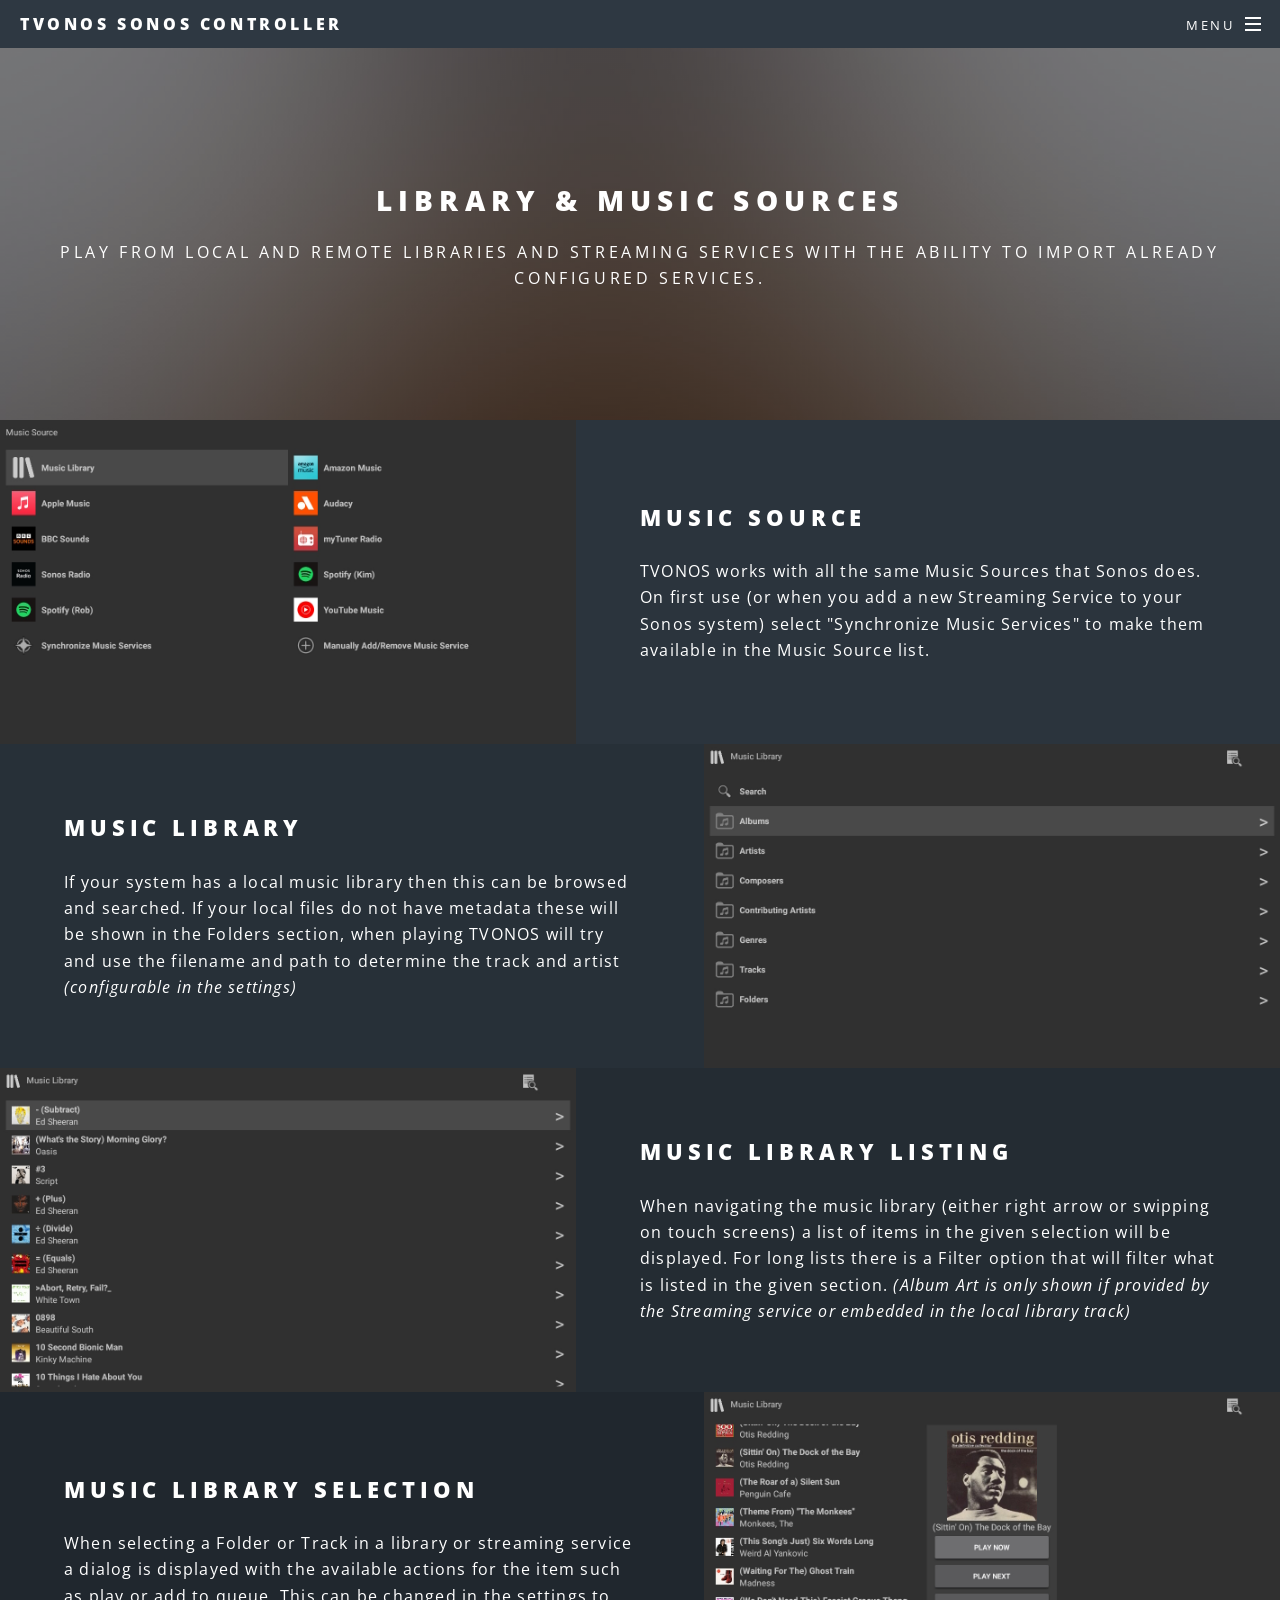
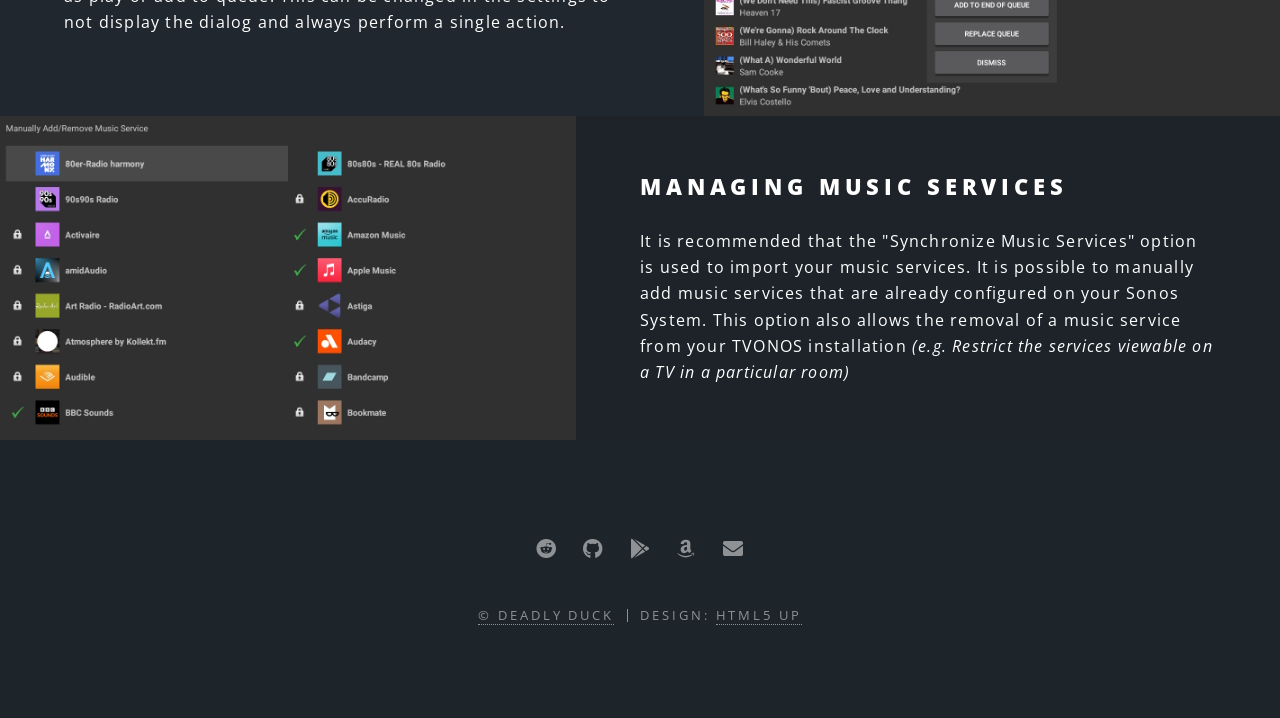
==== library.html @ d605c7d1 "Sonos" ====
<!DOCTYPE HTML>
<!--
	Spectral by HTML5 UP
	html5up.net | @ajlkn
	Free for personal and commercial use under the CCA 3.0 license (html5up.net/license)
-->
<html>
	<head>
		<title>Library & Music Sources</title>
		<meta charset="utf-8" />
		<meta name="viewport" content="width=device-width, initial-scale=1, user-scalable=no" />
		<link rel="stylesheet" href="assets/css/main.css" />
		<noscript><link rel="stylesheet" href="assets/css/noscript.css" /></noscript>
	</head>
	<body class="is-preload">

		<!-- Page Wrapper -->
			<div id="page-wrapper">

				<!-- Header -->
					<header id="header">
						<h1><a href="index.html">TVONOS Sonos Controller</a></h1>
						<nav id="nav">
							<ul>
								<li class="special">
									<a href="#menu" class="menuToggle"><span>Menu</span></a>
									<div id="menu" style="background-color:#2e3842">
										<ul>
											<li><a href="index.html">Home</a></li>
											<li><a href="index.html#players">Players</a></li>
											<li><a href="index.html#features">Features</a></li>
											<li><a href="index.html#support">Support</a></li>
										</ul>
									</div>
								</li>
							</ul>
						</nav>
					</header>

				<!-- Main -->
					<article id="main">
						<header>
							<h2>Library & Music Sources</h2>
							<p>Play from local and remote libraries and streaming services with the ability to import already configured services.</p>
						</header>
						
						<section id="screens" class="wrapper alt style2">
							<section class="spotlight">
								<div class="image"><img src="images/music_source.jpg" alt="Music Source" /></div><div class="content">
									<h2>Music Source</h2>
									<p>TVONOS works with all the same Music Sources that Sonos does. On first use (or when you add a new Streaming Service to your Sonos system) select "Synchronize Music Services" to make them available in the Music Source list.</i></p>
								</div>
							</section>
							<section class="spotlight">
								<div class="image"><img src="images/music_library.jpg" alt="Music Library" /></div><div class="content">
									<h2>Music Library</h2>
									<p>If your system has a local music library then this can be browsed and searched. If your local files do not have metadata these will be shown in the Folders section, when playing TVONOS will try and use the filename and path to determine the track and artist <i>(configurable in the settings)</i></p>
								</div>
							</section>
							<section class="spotlight">
								<div class="image"><img src="images/music_library_albums.jpg" alt="Music Library Albums" /></div><div class="content">
									<h2>Music Library Listing</h3>
									<p>When navigating the music library (either right arrow or swipping on touch screens) a list of items in the given selection will be displayed. For long lists there is a Filter option that will filter what is listed in the given section. <i>(Album Art is only shown if provided by the Streaming service or embedded in the local library track)</i></p>
								</div>
							</section>
							<section class="spotlight">
								<div class="image"><img src="images/music_library_selection.jpg" alt="Music Library Selection" /></div><div class="content">
									<h2>Music Library Selection</h3>
									<p>When selecting a Folder or Track in a library or streaming service a dialog is displayed with the available actions for the item such as play or add to queue. This can be changed in the settings to not display the dialog and always perform a single action.</p>
								</div>
							</section>
							<section class="spotlight">
								<div class="image"><img src="images/music_service_manual.jpg" alt="Music Services" /></div><div class="content">
									<h2>Managing Music Services</h2>
									<p>It is recommended that the "Synchronize Music Services" option is used to import your music services. It is possible to manually add music services that are already configured on your Sonos System. This option also allows the removal of a music service from your TVONOS installation <i>(e.g. Restrict the services viewable on a TV in a particular room)</i></p>
								</div>
							</section>
						</section>

				<!-- Footer -->
					<footer id="footer">
						<ul class="icons">
							<li><a href="https://www.reddit.com/r/TVONOS/" class="icon brands fa-reddit"><span class="label">Reddit</span></a></li>
							<li><a href="https://github.com/robwebset/TVONOS-Public/issues" class="icon brands fa-github"><span class="label">GitHub</span></a></li>
							<li><a href="https://play.google.com/store/apps/details?id=com.deadlyduck.tvonos" class="icon brands fa-google-play"><span class="label">Google Play</span></a></li>
							<li><a href="https://www.amazon.com/gp/mas/dl/android?p=com.deadlyduck.tvonos" class="icon brands fa-amazon"><span class="label">Amazon App Store</span></a></li>
							<li><a href="mailto:tvonos@deadlyduck.com" class="icon solid fa-envelope"><span class="label">Email</span></a></li>
						</ul>
						<ul class="copyright">
							<li><a href="https://www.deadlyduck.com">&copy; Deadly Duck</a></li><li>Design: <a href="http://html5up.net">HTML5 UP</a></li>
						</ul>
					</footer>
			</div>

		<!-- Scripts -->
			<script src="assets/js/jquery.min.js"></script>
			<script src="assets/js/jquery.scrollex.min.js"></script>
			<script src="assets/js/jquery.scrolly.min.js"></script>
			<script src="assets/js/browser.min.js"></script>
			<script src="assets/js/breakpoints.min.js"></script>
			<script src="assets/js/util.js"></script>
			<script src="assets/js/main.js"></script>

	</body>
</html>
---- assets/css/main.css ----
@import url(fontawesome-all.min.css);
@import url("https://fonts.googleapis.com/css?family=Open+Sans:400,400italic,600,600italic,800,800italic");

/*
	Spectral by HTML5 UP
	html5up.net | @ajlkn
	Free for personal and commercial use under the CCA 3.0 license (html5up.net/license)
*/

html, body, div, span, applet, object,
iframe, h1, h2, h3, h4, h5, h6, p, blockquote,
pre, a, abbr, acronym, address, big, cite,
code, del, dfn, em, img, ins, kbd, q, s, samp,
small, strike, strong, sub, sup, tt, var, b,
u, i, center, dl, dt, dd, ol, ul, li, fieldset,
form, label, legend, table, caption, tbody,
tfoot, thead, tr, th, td, article, aside,
canvas, details, embed, figure, figcaption,
footer, header, hgroup, menu, nav, output, ruby,
section, summary, time, mark, audio, video {
	margin: 0;
	padding: 0;
	border: 0;
	font-size: 100%;
	font: inherit;
	vertical-align: baseline;}

article, aside, details, figcaption, figure,
footer, header, hgroup, menu, nav, section {
	display: block;}

body {
	line-height: 1;
}

ol, ul {
	list-style: none;
}

blockquote, q {
	quotes: none;
}

	blockquote:before, blockquote:after, q:before, q:after {
		content: '';
		content: none;
	}

table {
	border-collapse: collapse;
	border-spacing: 0;
}

body {
	-webkit-text-size-adjust: none;
}

mark {
	background-color: transparent;
	color: inherit;
}

input::-moz-focus-inner {
	border: 0;
	padding: 0;
}

input, select, textarea {
	-moz-appearance: none;
	-webkit-appearance: none;
	-ms-appearance: none;
	appearance: none;
}

/* Basic */

	@-ms-viewport {
		width: device-width;
	}

	html {
		box-sizing: border-box;
	}

	*, *:before, *:after {
		box-sizing: inherit;
	}

	body {
		background: #2e3842;
	}

		body.is-preload *, body.is-preload *:before, body.is-preload *:after {
			-moz-animation: none !important;
			-webkit-animation: none !important;
			-ms-animation: none !important;
			animation: none !important;
			-moz-transition: none !important;
			-webkit-transition: none !important;
			-ms-transition: none !important;
			transition: none !important;
		}

	body, input, select, textarea {
		color: #fff;
		font-family: "Open Sans", Helvetica, sans-serif;
		font-size: 15pt;
		font-weight: 400;
		letter-spacing: 0.075em;
		line-height: 1.65em;
	}

		@media screen and (max-width: 1680px) {

			body, input, select, textarea {
				font-size: 13pt;
			}

		}

		@media screen and (max-width: 1280px) {

			body, input, select, textarea {
				font-size: 12pt;
			}

		}

		@media screen and (max-width: 736px) {

			body, input, select, textarea {
				font-size: 11pt;
				letter-spacing: 0.0375em;
			}

		}

	a {
		-moz-transition: color 0.2s ease, border-bottom-color 0.2s ease;
		-webkit-transition: color 0.2s ease, border-bottom-color 0.2s ease;
		-ms-transition: color 0.2s ease, border-bottom-color 0.2s ease;
		transition: color 0.2s ease, border-bottom-color 0.2s ease;
		border-bottom: dotted 1px;
		color: inherit;
		text-decoration: none;
	}

		a:hover {
			border-bottom-color: transparent;
		}

	strong, b {
		color: #fff;
		font-weight: 600;
	}

	em, i {
		font-style: italic;
	}

	p {
		margin: 0 0 2em 0;
	}

	h1, h2, h3, h4, h5, h6 {
		color: #fff;
		font-weight: 800;
		letter-spacing: 0.225em;
		line-height: 1em;
		margin: 0 0 1em 0;
		text-transform: uppercase;
	}

		h1 a, h2 a, h3 a, h4 a, h5 a, h6 a {
			color: inherit;
			text-decoration: none;
		}

	h2 {
		font-size: 1.35em;
		line-height: 1.75em;
	}

		@media screen and (max-width: 736px) {

			h2 {
				font-size: 1.1em;
				line-height: 1.65em;
			}

		}

	h3 {
		font-size: 1.15em;
		line-height: 1.75em;
	}

		@media screen and (max-width: 736px) {

			h3 {
				font-size: 1em;
				line-height: 1.65em;
			}

		}

	h4 {
		font-size: 1em;
		line-height: 1.5em;
	}

	h5 {
		font-size: 0.8em;
		line-height: 1.5em;
	}

	h6 {
		font-size: 0.7em;
		line-height: 1.5em;
	}

	sub {
		font-size: 0.8em;
		position: relative;
		top: 0.5em;
	}

	sup {
		font-size: 0.8em;
		position: relative;
		top: -0.5em;
	}

	hr {
		border: 0;
		border-bottom: solid 2px #fff;
		margin: 3em 0;
	}

		hr.major {
			margin: 4.5em 0;
		}

	blockquote {
		border-left: solid 4px #fff;
		font-style: italic;
		margin: 0 0 2em 0;
		padding: 0.5em 0 0.5em 2em;
	}

	code {
		background: rgba(144, 144, 144, 0.25);
		border-radius: 3px;
		font-family: "Courier New", monospace;
		font-size: 0.9em;
		letter-spacing: 0;
		margin: 0 0.25em;
		padding: 0.25em 0.65em;
	}

	pre {
		-webkit-overflow-scrolling: touch;
		font-family: "Courier New", monospace;
		font-size: 0.9em;
		margin: 0 0 2em 0;
	}

		pre code {
			display: block;
			line-height: 1.75em;
			padding: 1em 1.5em;
			overflow-x: auto;
		}

	.align-left {
		text-align: left;
	}

	.align-center {
		text-align: center;
	}

	.align-right {
		text-align: right;
	}

/* Row */

	.row {
		display: flex;
		flex-wrap: wrap;
		box-sizing: border-box;
		align-items: stretch;
	}

		.row > * {
			box-sizing: border-box;
		}

		.row.gtr-uniform > * > :last-child {
			margin-bottom: 0;
		}

		.row.aln-left {
			justify-content: flex-start;
		}

		.row.aln-center {
			justify-content: center;
		}

		.row.aln-right {
			justify-content: flex-end;
		}

		.row.aln-top {
			align-items: flex-start;
		}

		.row.aln-middle {
			align-items: center;
		}

		.row.aln-bottom {
			align-items: flex-end;
		}

		.row > .imp {
			order: -1;
		}

		.row > .col-1 {
			width: 8.33333%;
		}

		.row > .off-1 {
			margin-left: 8.33333%;
		}

		.row > .col-2 {
			width: 16.66667%;
		}

		.row > .off-2 {
			margin-left: 16.66667%;
		}

		.row > .col-3 {
			width: 25%;
		}

		.row > .off-3 {
			margin-left: 25%;
		}

		.row > .col-4 {
			width: 33.33333%;
		}

		.row > .off-4 {
			margin-left: 33.33333%;
		}

		.row > .col-5 {
			width: 41.66667%;
		}

		.row > .off-5 {
			margin-left: 41.66667%;
		}

		.row > .col-6 {
			width: 50%;
		}

		.row > .off-6 {
			margin-left: 50%;
		}

		.row > .col-7 {
			width: 58.33333%;
		}

		.row > .off-7 {
			margin-left: 58.33333%;
		}

		.row > .col-8 {
			width: 66.66667%;
		}

		.row > .off-8 {
			margin-left: 66.66667%;
		}

		.row > .col-9 {
			width: 75%;
		}

		.row > .off-9 {
			margin-left: 75%;
		}

		.row > .col-10 {
			width: 83.33333%;
		}

		.row > .off-10 {
			margin-left: 83.33333%;
		}

		.row > .col-11 {
			width: 91.66667%;
		}

		.row > .off-11 {
			margin-left: 91.66667%;
		}

		.row > .col-12 {
			width: 100%;
		}

		.row > .off-12 {
			margin-left: 100%;
		}

		.row.gtr-0 {
			margin-top: 0;
			margin-left: 0em;
		}

			.row.gtr-0 > * {
				padding: 0 0 0 0em;
			}

			.row.gtr-0.gtr-uniform {
				margin-top: 0em;
			}

				.row.gtr-0.gtr-uniform > * {
					padding-top: 0em;
				}

		.row.gtr-25 {
			margin-top: 0;
			margin-left: -0.375em;
		}

			.row.gtr-25 > * {
				padding: 0 0 0 0.375em;
			}

			.row.gtr-25.gtr-uniform {
				margin-top: -0.375em;
			}

				.row.gtr-25.gtr-uniform > * {
					padding-top: 0.375em;
				}

		.row.gtr-50 {
			margin-top: 0;
			margin-left: -0.75em;
		}

			.row.gtr-50 > * {
				padding: 0 0 0 0.75em;
			}

			.row.gtr-50.gtr-uniform {
				margin-top: -0.75em;
			}

				.row.gtr-50.gtr-uniform > * {
					padding-top: 0.75em;
				}

		.row {
			margin-top: 0;
			margin-left: -1.5em;
		}

			.row > * {
				padding: 0 0 0 1.5em;
			}

			.row.gtr-uniform {
				margin-top: -1.5em;
			}

				.row.gtr-uniform > * {
					padding-top: 1.5em;
				}

		.row.gtr-150 {
			margin-top: 0;
			margin-left: -2.25em;
		}

			.row.gtr-150 > * {
				padding: 0 0 0 2.25em;
			}

			.row.gtr-150.gtr-uniform {
				margin-top: -2.25em;
			}

				.row.gtr-150.gtr-uniform > * {
					padding-top: 2.25em;
				}

		.row.gtr-200 {
			margin-top: 0;
			margin-left: -3em;
		}

			.row.gtr-200 > * {
				padding: 0 0 0 3em;
			}

			.row.gtr-200.gtr-uniform {
				margin-top: -3em;
			}

				.row.gtr-200.gtr-uniform > * {
					padding-top: 3em;
				}

		@media screen and (max-width: 1680px) {

			.row {
				display: flex;
				flex-wrap: wrap;
				box-sizing: border-box;
				align-items: stretch;
			}

				.row > * {
					box-sizing: border-box;
				}

				.row.gtr-uniform > * > :last-child {
					margin-bottom: 0;
				}

				.row.aln-left {
					justify-content: flex-start;
				}

				.row.aln-center {
					justify-content: center;
				}

				.row.aln-right {
					justify-content: flex-end;
				}

				.row.aln-top {
					align-items: flex-start;
				}

				.row.aln-middle {
					align-items: center;
				}

				.row.aln-bottom {
					align-items: flex-end;
				}

				.row > .imp-xlarge {
					order: -1;
				}

				.row > .col-1-xlarge {
					width: 8.33333%;
				}

				.row > .off-1-xlarge {
					margin-left: 8.33333%;
				}

				.row > .col-2-xlarge {
					width: 16.66667%;
				}

				.row > .off-2-xlarge {
					margin-left: 16.66667%;
				}

				.row > .col-3-xlarge {
					width: 25%;
				}

				.row > .off-3-xlarge {
					margin-left: 25%;
				}

				.row > .col-4-xlarge {
					width: 33.33333%;
				}

				.row > .off-4-xlarge {
					margin-left: 33.33333%;
				}

				.row > .col-5-xlarge {
					width: 41.66667%;
				}

				.row > .off-5-xlarge {
					margin-left: 41.66667%;
				}

				.row > .col-6-xlarge {
					width: 50%;
				}

				.row > .off-6-xlarge {
					margin-left: 50%;
				}

				.row > .col-7-xlarge {
					width: 58.33333%;
				}

				.row > .off-7-xlarge {
					margin-left: 58.33333%;
				}

				.row > .col-8-xlarge {
					width: 66.66667%;
				}

				.row > .off-8-xlarge {
					margin-left: 66.66667%;
				}

				.row > .col-9-xlarge {
					width: 75%;
				}

				.row > .off-9-xlarge {
					margin-left: 75%;
				}

				.row > .col-10-xlarge {
					width: 83.33333%;
				}

				.row > .off-10-xlarge {
					margin-left: 83.33333%;
				}

				.row > .col-11-xlarge {
					width: 91.66667%;
				}

				.row > .off-11-xlarge {
					margin-left: 91.66667%;
				}

				.row > .col-12-xlarge {
					width: 100%;
				}

				.row > .off-12-xlarge {
					margin-left: 100%;
				}

				.row.gtr-0 {
					margin-top: 0;
					margin-left: 0em;
				}

					.row.gtr-0 > * {
						padding: 0 0 0 0em;
					}

					.row.gtr-0.gtr-uniform {
						margin-top: 0em;
					}

						.row.gtr-0.gtr-uniform > * {
							padding-top: 0em;
						}

				.row.gtr-25 {
					margin-top: 0;
					margin-left: -0.375em;
				}

					.row.gtr-25 > * {
						padding: 0 0 0 0.375em;
					}

					.row.gtr-25.gtr-uniform {
						margin-top: -0.375em;
					}

						.row.gtr-25.gtr-uniform > * {
							padding-top: 0.375em;
						}

				.row.gtr-50 {
					margin-top: 0;
					margin-left: -0.75em;
				}

					.row.gtr-50 > * {
						padding: 0 0 0 0.75em;
					}

					.row.gtr-50.gtr-uniform {
						margin-top: -0.75em;
					}

						.row.gtr-50.gtr-uniform > * {
							padding-top: 0.75em;
						}

				.row {
					margin-top: 0;
					margin-left: -1.5em;
				}

					.row > * {
						padding: 0 0 0 1.5em;
					}

					.row.gtr-uniform {
						margin-top: -1.5em;
					}

						.row.gtr-uniform > * {
							padding-top: 1.5em;
						}

				.row.gtr-150 {
					margin-top: 0;
					margin-left: -2.25em;
				}

					.row.gtr-150 > * {
						padding: 0 0 0 2.25em;
					}

					.row.gtr-150.gtr-uniform {
						margin-top: -2.25em;
					}

						.row.gtr-150.gtr-uniform > * {
							padding-top: 2.25em;
						}

				.row.gtr-200 {
					margin-top: 0;
					margin-left: -3em;
				}

					.row.gtr-200 > * {
						padding: 0 0 0 3em;
					}

					.row.gtr-200.gtr-uniform {
						margin-top: -3em;
					}

						.row.gtr-200.gtr-uniform > * {
							padding-top: 3em;
						}

		}

		@media screen and (max-width: 1280px) {

			.row {
				display: flex;
				flex-wrap: wrap;
				box-sizing: border-box;
				align-items: stretch;
			}

				.row > * {
					box-sizing: border-box;
				}

				.row.gtr-uniform > * > :last-child {
					margin-bottom: 0;
				}

				.row.aln-left {
					justify-content: flex-start;
				}

				.row.aln-center {
					justify-content: center;
				}

				.row.aln-right {
					justify-content: flex-end;
				}

				.row.aln-top {
					align-items: flex-start;
				}

				.row.aln-middle {
					align-items: center;
				}

				.row.aln-bottom {
					align-items: flex-end;
				}

				.row > .imp-large {
					order: -1;
				}

				.row > .col-1-large {
					width: 8.33333%;
				}

				.row > .off-1-large {
					margin-left: 8.33333%;
				}

				.row > .col-2-large {
					width: 16.66667%;
				}

				.row > .off-2-large {
					margin-left: 16.66667%;
				}

				.row > .col-3-large {
					width: 25%;
				}

				.row > .off-3-large {
					margin-left: 25%;
				}

				.row > .col-4-large {
					width: 33.33333%;
				}

				.row > .off-4-large {
					margin-left: 33.33333%;
				}

				.row > .col-5-large {
					width: 41.66667%;
				}

				.row > .off-5-large {
					margin-left: 41.66667%;
				}

				.row > .col-6-large {
					width: 50%;
				}

				.row > .off-6-large {
					margin-left: 50%;
				}

				.row > .col-7-large {
					width: 58.33333%;
				}

				.row > .off-7-large {
					margin-left: 58.33333%;
				}

				.row > .col-8-large {
					width: 66.66667%;
				}

				.row > .off-8-large {
					margin-left: 66.66667%;
				}

				.row > .col-9-large {
					width: 75%;
				}

				.row > .off-9-large {
					margin-left: 75%;
				}

				.row > .col-10-large {
					width: 83.33333%;
				}

				.row > .off-10-large {
					margin-left: 83.33333%;
				}

				.row > .col-11-large {
					width: 91.66667%;
				}

				.row > .off-11-large {
					margin-left: 91.66667%;
				}

				.row > .col-12-large {
					width: 100%;
				}

				.row > .off-12-large {
					margin-left: 100%;
				}

				.row.gtr-0 {
					margin-top: 0;
					margin-left: 0em;
				}

					.row.gtr-0 > * {
						padding: 0 0 0 0em;
					}

					.row.gtr-0.gtr-uniform {
						margin-top: 0em;
					}

						.row.gtr-0.gtr-uniform > * {
							padding-top: 0em;
						}

				.row.gtr-25 {
					margin-top: 0;
					margin-left: -0.375em;
				}

					.row.gtr-25 > * {
						padding: 0 0 0 0.375em;
					}

					.row.gtr-25.gtr-uniform {
						margin-top: -0.375em;
					}

						.row.gtr-25.gtr-uniform > * {
							padding-top: 0.375em;
						}

				.row.gtr-50 {
					margin-top: 0;
					margin-left: -0.75em;
				}

					.row.gtr-50 > * {
						padding: 0 0 0 0.75em;
					}

					.row.gtr-50.gtr-uniform {
						margin-top: -0.75em;
					}

						.row.gtr-50.gtr-uniform > * {
							padding-top: 0.75em;
						}

				.row {
					margin-top: 0;
					margin-left: -1.5em;
				}

					.row > * {
						padding: 0 0 0 1.5em;
					}

					.row.gtr-uniform {
						margin-top: -1.5em;
					}

						.row.gtr-uniform > * {
							padding-top: 1.5em;
						}

				.row.gtr-150 {
					margin-top: 0;
					margin-left: -2.25em;
				}

					.row.gtr-150 > * {
						padding: 0 0 0 2.25em;
					}

					.row.gtr-150.gtr-uniform {
						margin-top: -2.25em;
					}

						.row.gtr-150.gtr-uniform > * {
							padding-top: 2.25em;
						}

				.row.gtr-200 {
					margin-top: 0;
					margin-left: -3em;
				}

					.row.gtr-200 > * {
						padding: 0 0 0 3em;
					}

					.row.gtr-200.gtr-uniform {
						margin-top: -3em;
					}

						.row.gtr-200.gtr-uniform > * {
							padding-top: 3em;
						}

		}

		@media screen and (max-width: 980px) {

			.row {
				display: flex;
				flex-wrap: wrap;
				box-sizing: border-box;
				align-items: stretch;
			}

				.row > * {
					box-sizing: border-box;
				}

				.row.gtr-uniform > * > :last-child {
					margin-bottom: 0;
				}

				.row.aln-left {
					justify-content: flex-start;
				}

				.row.aln-center {
					justify-content: center;
				}

				.row.aln-right {
					justify-content: flex-end;
				}

				.row.aln-top {
					align-items: flex-start;
				}

				.row.aln-middle {
					align-items: center;
				}

				.row.aln-bottom {
					align-items: flex-end;
				}

				.row > .imp-medium {
					order: -1;
				}

				.row > .col-1-medium {
					width: 8.33333%;
				}

				.row > .off-1-medium {
					margin-left: 8.33333%;
				}

				.row > .col-2-medium {
					width: 16.66667%;
				}

				.row > .off-2-medium {
					margin-left: 16.66667%;
				}

				.row > .col-3-medium {
					width: 25%;
				}

				.row > .off-3-medium {
					margin-left: 25%;
				}

				.row > .col-4-medium {
					width: 33.33333%;
				}

				.row > .off-4-medium {
					margin-left: 33.33333%;
				}

				.row > .col-5-medium {
					width: 41.66667%;
				}

				.row > .off-5-medium {
					margin-left: 41.66667%;
				}

				.row > .col-6-medium {
					width: 50%;
				}

				.row > .off-6-medium {
					margin-left: 50%;
				}

				.row > .col-7-medium {
					width: 58.33333%;
				}

				.row > .off-7-medium {
					margin-left: 58.33333%;
				}

				.row > .col-8-medium {
					width: 66.66667%;
				}

				.row > .off-8-medium {
					margin-left: 66.66667%;
				}

				.row > .col-9-medium {
					width: 75%;
				}

				.row > .off-9-medium {
					margin-left: 75%;
				}

				.row > .col-10-medium {
					width: 83.33333%;
				}

				.row > .off-10-medium {
					margin-left: 83.33333%;
				}

				.row > .col-11-medium {
					width: 91.66667%;
				}

				.row > .off-11-medium {
					margin-left: 91.66667%;
				}

				.row > .col-12-medium {
					width: 100%;
				}

				.row > .off-12-medium {
					margin-left: 100%;
				}

				.row.gtr-0 {
					margin-top: 0;
					margin-left: 0em;
				}

					.row.gtr-0 > * {
						padding: 0 0 0 0em;
					}

					.row.gtr-0.gtr-uniform {
						margin-top: 0em;
					}

						.row.gtr-0.gtr-uniform > * {
							padding-top: 0em;
						}

				.row.gtr-25 {
					margin-top: 0;
					margin-left: -0.375em;
				}

					.row.gtr-25 > * {
						padding: 0 0 0 0.375em;
					}

					.row.gtr-25.gtr-uniform {
						margin-top: -0.375em;
					}

						.row.gtr-25.gtr-uniform > * {
							padding-top: 0.375em;
						}

				.row.gtr-50 {
					margin-top: 0;
					margin-left: -0.75em;
				}

					.row.gtr-50 > * {
						padding: 0 0 0 0.75em;
					}

					.row.gtr-50.gtr-uniform {
						margin-top: -0.75em;
					}

						.row.gtr-50.gtr-uniform > * {
							padding-top: 0.75em;
						}

				.row {
					margin-top: 0;
					margin-left: -1.5em;
				}

					.row > * {
						padding: 0 0 0 1.5em;
					}

					.row.gtr-uniform {
						margin-top: -1.5em;
					}

						.row.gtr-uniform > * {
							padding-top: 1.5em;
						}

				.row.gtr-150 {
					margin-top: 0;
					margin-left: -2.25em;
				}

					.row.gtr-150 > * {
						padding: 0 0 0 2.25em;
					}

					.row.gtr-150.gtr-uniform {
						margin-top: -2.25em;
					}

						.row.gtr-150.gtr-uniform > * {
							padding-top: 2.25em;
						}

				.row.gtr-200 {
					margin-top: 0;
					margin-left: -3em;
				}

					.row.gtr-200 > * {
						padding: 0 0 0 3em;
					}

					.row.gtr-200.gtr-uniform {
						margin-top: -3em;
					}

						.row.gtr-200.gtr-uniform > * {
							padding-top: 3em;
						}

		}

		@media screen and (max-width: 736px) {

			.row {
				display: flex;
				flex-wrap: wrap;
				box-sizing: border-box;
				align-items: stretch;
			}

				.row > * {
					box-sizing: border-box;
				}

				.row.gtr-uniform > * > :last-child {
					margin-bottom: 0;
				}

				.row.aln-left {
					justify-content: flex-start;
				}

				.row.aln-center {
					justify-content: center;
				}

				.row.aln-right {
					justify-content: flex-end;
				}

				.row.aln-top {
					align-items: flex-start;
				}

				.row.aln-middle {
					align-items: center;
				}

				.row.aln-bottom {
					align-items: flex-end;
				}

				.row > .imp-small {
					order: -1;
				}

				.row > .col-1-small {
					width: 8.33333%;
				}

				.row > .off-1-small {
					margin-left: 8.33333%;
				}

				.row > .col-2-small {
					width: 16.66667%;
				}

				.row > .off-2-small {
					margin-left: 16.66667%;
				}

				.row > .col-3-small {
					width: 25%;
				}

				.row > .off-3-small {
					margin-left: 25%;
				}

				.row > .col-4-small {
					width: 33.33333%;
				}

				.row > .off-4-small {
					margin-left: 33.33333%;
				}

				.row > .col-5-small {
					width: 41.66667%;
				}

				.row > .off-5-small {
					margin-left: 41.66667%;
				}

				.row > .col-6-small {
					width: 50%;
				}

				.row > .off-6-small {
					margin-left: 50%;
				}

				.row > .col-7-small {
					width: 58.33333%;
				}

				.row > .off-7-small {
					margin-left: 58.33333%;
				}

				.row > .col-8-small {
					width: 66.66667%;
				}

				.row > .off-8-small {
					margin-left: 66.66667%;
				}

				.row > .col-9-small {
					width: 75%;
				}

				.row > .off-9-small {
					margin-left: 75%;
				}

				.row > .col-10-small {
					width: 83.33333%;
				}

				.row > .off-10-small {
					margin-left: 83.33333%;
				}

				.row > .col-11-small {
					width: 91.66667%;
				}

				.row > .off-11-small {
					margin-left: 91.66667%;
				}

				.row > .col-12-small {
					width: 100%;
				}

				.row > .off-12-small {
					margin-left: 100%;
				}

				.row.gtr-0 {
					margin-top: 0;
					margin-left: 0em;
				}

					.row.gtr-0 > * {
						padding: 0 0 0 0em;
					}

					.row.gtr-0.gtr-uniform {
						margin-top: 0em;
					}

						.row.gtr-0.gtr-uniform > * {
							padding-top: 0em;
						}

				.row.gtr-25 {
					margin-top: 0;
					margin-left: -0.375em;
				}

					.row.gtr-25 > * {
						padding: 0 0 0 0.375em;
					}

					.row.gtr-25.gtr-uniform {
						margin-top: -0.375em;
					}

						.row.gtr-25.gtr-uniform > * {
							padding-top: 0.375em;
						}

				.row.gtr-50 {
					margin-top: 0;
					margin-left: -0.75em;
				}

					.row.gtr-50 > * {
						padding: 0 0 0 0.75em;
					}

					.row.gtr-50.gtr-uniform {
						margin-top: -0.75em;
					}

						.row.gtr-50.gtr-uniform > * {
							padding-top: 0.75em;
						}

				.row {
					margin-top: 0;
					margin-left: -1.5em;
				}

					.row > * {
						padding: 0 0 0 1.5em;
					}

					.row.gtr-uniform {
						margin-top: -1.5em;
					}

						.row.gtr-uniform > * {
							padding-top: 1.5em;
						}

				.row.gtr-150 {
					margin-top: 0;
					margin-left: -2.25em;
				}

					.row.gtr-150 > * {
						padding: 0 0 0 2.25em;
					}

					.row.gtr-150.gtr-uniform {
						margin-top: -2.25em;
					}

						.row.gtr-150.gtr-uniform > * {
							padding-top: 2.25em;
						}

				.row.gtr-200 {
					margin-top: 0;
					margin-left: -3em;
				}

					.row.gtr-200 > * {
						padding: 0 0 0 3em;
					}

					.row.gtr-200.gtr-uniform {
						margin-top: -3em;
					}

						.row.gtr-200.gtr-uniform > * {
							padding-top: 3em;
						}

		}

		@media screen and (max-width: 480px) {

			.row {
				display: flex;
				flex-wrap: wrap;
				box-sizing: border-box;
				align-items: stretch;
			}

				.row > * {
					box-sizing: border-box;
				}

				.row.gtr-uniform > * > :last-child {
					margin-bottom: 0;
				}

				.row.aln-left {
					justify-content: flex-start;
				}

				.row.aln-center {
					justify-content: center;
				}

				.row.aln-right {
					justify-content: flex-end;
				}

				.row.aln-top {
					align-items: flex-start;
				}

				.row.aln-middle {
					align-items: center;
				}

				.row.aln-bottom {
					align-items: flex-end;
				}

				.row > .imp-xsmall {
					order: -1;
				}

				.row > .col-1-xsmall {
					width: 8.33333%;
				}

				.row > .off-1-xsmall {
					margin-left: 8.33333%;
				}

				.row > .col-2-xsmall {
					width: 16.66667%;
				}

				.row > .off-2-xsmall {
					margin-left: 16.66667%;
				}

				.row > .col-3-xsmall {
					width: 25%;
				}

				.row > .off-3-xsmall {
					margin-left: 25%;
				}

				.row > .col-4-xsmall {
					width: 33.33333%;
				}

				.row > .off-4-xsmall {
					margin-left: 33.33333%;
				}

				.row > .col-5-xsmall {
					width: 41.66667%;
				}

				.row > .off-5-xsmall {
					margin-left: 41.66667%;
				}

				.row > .col-6-xsmall {
					width: 50%;
				}

				.row > .off-6-xsmall {
					margin-left: 50%;
				}

				.row > .col-7-xsmall {
					width: 58.33333%;
				}

				.row > .off-7-xsmall {
					margin-left: 58.33333%;
				}

				.row > .col-8-xsmall {
					width: 66.66667%;
				}

				.row > .off-8-xsmall {
					margin-left: 66.66667%;
				}

				.row > .col-9-xsmall {
					width: 75%;
				}

				.row > .off-9-xsmall {
					margin-left: 75%;
				}

				.row > .col-10-xsmall {
					width: 83.33333%;
				}

				.row > .off-10-xsmall {
					margin-left: 83.33333%;
				}

				.row > .col-11-xsmall {
					width: 91.66667%;
				}

				.row > .off-11-xsmall {
					margin-left: 91.66667%;
				}

				.row > .col-12-xsmall {
					width: 100%;
				}

				.row > .off-12-xsmall {
					margin-left: 100%;
				}

				.row.gtr-0 {
					margin-top: 0;
					margin-left: 0em;
				}

					.row.gtr-0 > * {
						padding: 0 0 0 0em;
					}

					.row.gtr-0.gtr-uniform {
						margin-top: 0em;
					}

						.row.gtr-0.gtr-uniform > * {
							padding-top: 0em;
						}

				.row.gtr-25 {
					margin-top: 0;
					margin-left: -0.375em;
				}

					.row.gtr-25 > * {
						padding: 0 0 0 0.375em;
					}

					.row.gtr-25.gtr-uniform {
						margin-top: -0.375em;
					}

						.row.gtr-25.gtr-uniform > * {
							padding-top: 0.375em;
						}

				.row.gtr-50 {
					margin-top: 0;
					margin-left: -0.75em;
				}

					.row.gtr-50 > * {
						padding: 0 0 0 0.75em;
					}

					.row.gtr-50.gtr-uniform {
						margin-top: -0.75em;
					}

						.row.gtr-50.gtr-uniform > * {
							padding-top: 0.75em;
						}

				.row {
					margin-top: 0;
					margin-left: -1.5em;
				}

					.row > * {
						padding: 0 0 0 1.5em;
					}

					.row.gtr-uniform {
						margin-top: -1.5em;
					}

						.row.gtr-uniform > * {
							padding-top: 1.5em;
						}

				.row.gtr-150 {
					margin-top: 0;
					margin-left: -2.25em;
				}

					.row.gtr-150 > * {
						padding: 0 0 0 2.25em;
					}

					.row.gtr-150.gtr-uniform {
						margin-top: -2.25em;
					}

						.row.gtr-150.gtr-uniform > * {
							padding-top: 2.25em;
						}

				.row.gtr-200 {
					margin-top: 0;
					margin-left: -3em;
				}

					.row.gtr-200 > * {
						padding: 0 0 0 3em;
					}

					.row.gtr-200.gtr-uniform {
						margin-top: -3em;
					}

						.row.gtr-200.gtr-uniform > * {
							padding-top: 3em;
						}

		}

/* Section/Article */

	section.special, article.special {
		text-align: center;
	}

	header p {
		color: rgba(255, 255, 255, 0.5);
		position: relative;
		top: -0.25em;
	}

	header h3 + p {
		font-size: 1.1em;
	}

	header h4 + p,
	header h5 + p,
	header h6 + p {
		font-size: 0.9em;
	}

	header.major {
		margin: 0 0 3.5em 0;
	}

		header.major h2, header.major h3, header.major h4, header.major h5, header.major h6 {
			border-bottom: solid 2px #fff;
			display: inline-block;
			padding-bottom: 1em;
			position: relative;
		}

			header.major h2:after, header.major h3:after, header.major h4:after, header.major h5:after, header.major h6:after {
				content: '';
				display: block;
				height: 1px;
			}

		header.major p {
			color: #fff;
			top: 0;
		}

		@media screen and (max-width: 736px) {

			header.major {
				margin: 0 0 2em 0;
			}

		}

	@media screen and (max-width: 980px) {

		header br {
			display: none;
		}

	}

/* Form */

	form {
		margin: 0 0 2em 0;
	}

	label {
		color: #fff;
		display: block;
		font-size: 0.9em;
		font-weight: 600;
		margin: 0 0 1em 0;
	}

	input[type="text"],
	input[type="password"],
	input[type="email"],
	select,
	textarea {
		-moz-appearance: none;
		-webkit-appearance: none;
		-ms-appearance: none;
		appearance: none;
		background-color: rgba(144, 144, 144, 0.25);
		border-radius: 3px;
		border: none;
		color: inherit;
		display: block;
		outline: 0;
		padding: 0 1em;
		text-decoration: none;
		width: 100%;
	}

		input[type="text"]:invalid,
		input[type="password"]:invalid,
		input[type="email"]:invalid,
		select:invalid,
		textarea:invalid {
			box-shadow: none;
		}

		input[type="text"]:focus,
		input[type="password"]:focus,
		input[type="email"]:focus,
		select:focus,
		textarea:focus {
			box-shadow: 0 0 0 2px #21b2a6;
		}

	select {
		background-size: 1.25em;
		background-repeat: no-repeat;
		background-position: calc(100% - 1em) center;
		height: 2.75em;
		padding-right: 2.75em;
		text-overflow: ellipsis;
	}

		select:focus::-ms-value {
			background-color: transparent;
		}

		select::-ms-expand {
			display: none;
		}

	input[type="text"],
	input[type="password"],
	input[type="email"],
	select {
		height: 2.75em;
	}

	textarea {
		padding: 0.75em 1em;
	}

	input[type="checkbox"],
	input[type="radio"] {
		-moz-appearance: none;
		-webkit-appearance: none;
		-ms-appearance: none;
		appearance: none;
		display: block;
		float: left;
		margin-right: -2em;
		opacity: 0;
		width: 1em;
		z-index: -1;
	}

		input[type="checkbox"] + label,
		input[type="radio"] + label {
			text-decoration: none;
			color: #fff;
			cursor: pointer;
			display: inline-block;
			font-size: 1em;
			font-weight: 400;
			padding-left: 2.4em;
			padding-right: 0.75em;
			position: relative;
		}

			input[type="checkbox"] + label:before,
			input[type="radio"] + label:before {
				-moz-osx-font-smoothing: grayscale;
				-webkit-font-smoothing: antialiased;
				display: inline-block;
				font-style: normal;
				font-variant: normal;
				text-rendering: auto;
				line-height: 1;
				text-transform: none !important;
				font-family: 'Font Awesome 5 Free';
				font-weight: 900;
			}

			input[type="checkbox"] + label:before,
			input[type="radio"] + label:before {
				background: rgba(144, 144, 144, 0.25);
				border-radius: 3px;
				content: '';
				display: inline-block;
				font-size: 0.8em;
				height: 2.0625em;
				left: 0;
				line-height: 2.0625em;
				position: absolute;
				text-align: center;
				top: 0;
				width: 2.0625em;
			}

		input[type="checkbox"]:checked + label:before,
		input[type="radio"]:checked + label:before {
			background: #2e3842;
			color: #fff;
			content: '\f00c';
		}

		input[type="checkbox"]:focus + label:before,
		input[type="radio"]:focus + label:before {
			box-shadow: 0 0 0 2px #21b2a6;
		}

	input[type="checkbox"] + label:before {
		border-radius: 3px;
	}

	input[type="radio"] + label:before {
		border-radius: 100%;
	}

	::-webkit-input-placeholder {
		color: rgba(255, 255, 255, 0.5) !important;
		opacity: 1.0;
	}

	:-moz-placeholder {
		color: rgba(255, 255, 255, 0.5) !important;
		opacity: 1.0;
	}

	::-moz-placeholder {
		color: rgba(255, 255, 255, 0.5) !important;
		opacity: 1.0;
	}

	:-ms-input-placeholder {
		color: rgba(255, 255, 255, 0.5) !important;
		opacity: 1.0;
	}

/* Box */

	.box {
		border-radius: 3px;
		border: solid 2px #fff;
		margin-bottom: 2em;
		padding: 1.5em;
	}

		.box > :last-child,
		.box > :last-child > :last-child,
		.box > :last-child > :last-child > :last-child {
			margin-bottom: 0;
		}

		.box.alt {
			border: 0;
			border-radius: 0;
			padding: 0;
		}

/* Icon */

	.icon {
		text-decoration: none;
		border-bottom: none;
		position: relative;
	}

		.icon:before {
			-moz-osx-font-smoothing: grayscale;
			-webkit-font-smoothing: antialiased;
			display: inline-block;
			font-style: normal;
			font-variant: normal;
			text-rendering: auto;
			line-height: 1;
			text-transform: none !important;
			font-family: 'Font Awesome 5 Free';
			font-weight: 400;
		}

		.icon > .label {
			display: none;
		}

		.icon:before {
			line-height: inherit;
		}

		.icon.solid:before {
			font-weight: 900;
		}

		.icon.brands:before {
			font-family: 'Font Awesome 5 Brands';
		}

		.icon.major {
			-moz-transform: rotate(-45deg);
			-webkit-transform: rotate(-45deg);
			-ms-transform: rotate(-45deg);
			transform: rotate(-45deg);
			border-radius: 3px;
			border: solid 2px #fff;
			display: inline-block;
			font-size: 1.35em;
			height: calc(3em + 2px);
			line-height: 3em;
			text-align: center;
			width: calc(3em + 2px);
		}

			.icon.major:before {
				-moz-transform: rotate(45deg);
				-webkit-transform: rotate(45deg);
				-ms-transform: rotate(45deg);
				transform: rotate(45deg);
				display: inline-block;
				font-size: 1.5em;
			}

			@media screen and (max-width: 736px) {

				.icon.major {
					font-size: 1em;
				}

			}

		.icon.style1 {
			color: #00ffcc;
		}

		.icon.style2 {
			color: #00f0ff;
		}

		.icon.style3 {
			color: #76ddff;
		}

/* Image */

	.image {
		border-radius: 3px;
		border: 0;
		display: inline-block;
		position: relative;
	}

		.image img {
			border-radius: 3px;
			display: block;
		}

		.image.left {
			float: left;
			margin: 0 2em 2em 0;
			top: 0.25em;
		}

		.image.right {
			float: right;
			margin: 0 0 2em 2em;
			top: 0.25em;
		}

		.image.left, .image.right {
			max-width: 40%;
		}

			.image.left img, .image.right img {
				width: 100%;
			}

		.image.fit {
			display: block;
			margin: 0 0 2em 0;
			width: 100%;
		}

			.image.fit img {
				width: 100%;
			}

/* List */

	ol {
		list-style: decimal;
		margin: 0 0 2em 0;
		padding-left: 1.25em;
	}

		ol li {
			padding-left: 0.25em;
		}

	ul {
		list-style: disc;
		margin: 0 0 2em 0;
		padding-left: 1em;
	}

		ul li {
			padding-left: 0.5em;
		}

		ul.alt {
			list-style: none;
			padding-left: 0;
		}

			ul.alt li {
				border-top: solid 1px #fff;
				padding: 0.5em 0;
			}

				ul.alt li:first-child {
					border-top: 0;
					padding-top: 0;
				}

	dl {
		margin: 0 0 2em 0;
	}

/* Actions */

	ul.actions {
		display: -moz-flex;
		display: -webkit-flex;
		display: -ms-flex;
		display: flex;
		cursor: default;
		list-style: none;
		margin-left: -1em;
		padding-left: 0;
	}

		ul.actions li {
			padding: 0 0 0 1em;
			vertical-align: middle;
		}

		ul.actions.special {
			-moz-justify-content: center;
			-webkit-justify-content: center;
			-ms-justify-content: center;
			justify-content: center;
			width: 100%;
			margin-left: 0;
		}

			ul.actions.special li:first-child {
				padding-left: 0;
			}

		ul.actions.stacked {
			-moz-flex-direction: column;
			-webkit-flex-direction: column;
			-ms-flex-direction: column;
			flex-direction: column;
			margin-left: 0;
		}

			ul.actions.stacked li {
				padding: 1em 0 0 0;
			}

				ul.actions.stacked li:first-child {
					padding-top: 0;
				}

		ul.actions.fit {
			width: calc(100% + 1em);
		}

			ul.actions.fit li {
				-moz-flex-grow: 1;
				-webkit-flex-grow: 1;
				-ms-flex-grow: 1;
				flex-grow: 1;
				-moz-flex-shrink: 1;
				-webkit-flex-shrink: 1;
				-ms-flex-shrink: 1;
				flex-shrink: 1;
				width: 100%;
			}

				ul.actions.fit li > * {
					width: 100%;
				}

			ul.actions.fit.stacked {
				width: 100%;
			}

		@media screen and (max-width: 480px) {

			ul.actions:not(.fixed) {
				-moz-flex-direction: column;
				-webkit-flex-direction: column;
				-ms-flex-direction: column;
				flex-direction: column;
				margin-left: 0;
				width: 100% !important;
			}

				ul.actions:not(.fixed) li {
					-moz-flex-grow: 1;
					-webkit-flex-grow: 1;
					-ms-flex-grow: 1;
					flex-grow: 1;
					-moz-flex-shrink: 1;
					-webkit-flex-shrink: 1;
					-ms-flex-shrink: 1;
					flex-shrink: 1;
					padding: 1em 0 0 0;
					text-align: center;
					width: 100%;
				}

					ul.actions:not(.fixed) li > * {
						width: 100%;
					}

					ul.actions:not(.fixed) li:first-child {
						padding-top: 0;
					}

					ul.actions:not(.fixed) li input[type="submit"],
					ul.actions:not(.fixed) li input[type="reset"],
					ul.actions:not(.fixed) li input[type="button"],
					ul.actions:not(.fixed) li button,
					ul.actions:not(.fixed) li .button {
						width: 100%;
					}

						ul.actions:not(.fixed) li input[type="submit"].icon:before,
						ul.actions:not(.fixed) li input[type="reset"].icon:before,
						ul.actions:not(.fixed) li input[type="button"].icon:before,
						ul.actions:not(.fixed) li button.icon:before,
						ul.actions:not(.fixed) li .button.icon:before {
							margin-left: -0.5em;
						}

		}

/* Icons */

	ul.icons {
		cursor: default;
		list-style: none;
		padding-left: 0;
	}

		ul.icons li {
			display: inline-block;
			padding: 0 1em 0 0;
		}

			ul.icons li:last-child {
				padding-right: 0 !important;
			}

		ul.icons.major {
			padding: 1em 0;
		}

			ul.icons.major li {
				padding-right: 3.5em;
			}

				@media screen and (max-width: 736px) {

					ul.icons.major li {
						padding: 0 1em !important;
					}

				}

/* Table */

	.table-wrapper {
		-webkit-overflow-scrolling: touch;
		overflow-x: auto;
	}

	table {
		margin: 0 0 2em 0;
		width: 100%;
	}

		table tbody tr {
			border: solid 1px #fff;
			border-left: 0;
			border-right: 0;
		}

			table tbody tr:nth-child(2n + 1) {
				background-color: rgba(144, 144, 144, 0.25);
			}

		table td {
			padding: 0.75em 0.75em;
		}

		table th {
			color: #fff;
			font-size: 0.9em;
			font-weight: 600;
			padding: 0 0.75em 0.75em 0.75em;
			text-align: left;
		}

		table thead {
			border-bottom: solid 2px #fff;
		}

		table tfoot {
			border-top: solid 2px #fff;
		}

		table.alt {
			border-collapse: separate;
		}

			table.alt tbody tr td {
				border: solid 1px #fff;
				border-left-width: 0;
				border-top-width: 0;
			}

				table.alt tbody tr td:first-child {
					border-left-width: 1px;
				}

			table.alt tbody tr:first-child td {
				border-top-width: 1px;
			}

			table.alt thead {
				border-bottom: 0;
			}

			table.alt tfoot {
				border-top: 0;
			}

/* Button */

	input[type="submit"],
	input[type="reset"],
	input[type="button"],
	button,
	.button {
		-moz-appearance: none;
		-webkit-appearance: none;
		-ms-appearance: none;
		appearance: none;
		-moz-transition: background-color 0.2s ease-in-out, color 0.2s ease-in-out;
		-webkit-transition: background-color 0.2s ease-in-out, color 0.2s ease-in-out;
		-ms-transition: background-color 0.2s ease-in-out, color 0.2s ease-in-out;
		transition: background-color 0.2s ease-in-out, color 0.2s ease-in-out;
		background-color: transparent;
		border-radius: 3px;
		border: 0;
		box-shadow: inset 0 0 0 2px #fff;
		color: #fff;
		cursor: pointer;
		display: inline-block;
		font-size: 0.8em;
		font-weight: 600;
		height: 3.125em;
		letter-spacing: 0.225em;
		line-height: 3.125em;
		max-width: 30em;
		padding: 0 2.75em;
		text-align: center;
		text-decoration: none;
		text-transform: uppercase;
		white-space: nowrap;
		overflow: hidden;
		text-overflow: ellipsis;
	}

		input[type="submit"]:hover,
		input[type="reset"]:hover,
		input[type="button"]:hover,
		button:hover,
		.button:hover {
			background-color: rgba(144, 144, 144, 0.25);
		}

		input[type="submit"]:active,
		input[type="reset"]:active,
		input[type="button"]:active,
		button:active,
		.button:active {
			background-color: rgba(144, 144, 144, 0.5);
		}

		input[type="submit"].icon:before,
		input[type="reset"].icon:before,
		input[type="button"].icon:before,
		button.icon:before,
		.button.icon:before {
			margin-right: 0.5em;
		}

		input[type="submit"].fit,
		input[type="reset"].fit,
		input[type="button"].fit,
		button.fit,
		.button.fit {
			width: 100%;
		}

		input[type="submit"].small,
		input[type="reset"].small,
		input[type="button"].small,
		button.small,
		.button.small {
			font-size: 0.8em;
		}

		input[type="submit"].large,
		input[type="reset"].large,
		input[type="button"].large,
		button.large,
		.button.large {
			font-size: 1.35em;
		}

		input[type="submit"].primary,
		input[type="reset"].primary,
		input[type="button"].primary,
		button.primary,
		.button.primary {
			background-color: #ed4933;
			box-shadow: none !important;
			color: #ffffff !important;
		}

			input[type="submit"].primary:hover,
			input[type="reset"].primary:hover,
			input[type="button"].primary:hover,
			button.primary:hover,
			.button.primary:hover {
				background-color: #ef5e4a !important;
			}

			input[type="submit"].primary:active,
			input[type="reset"].primary:active,
			input[type="button"].primary:active,
			button.primary:active,
			.button.primary:active {
				background-color: #eb341c !important;
			}

		input[type="submit"].disabled, input[type="submit"]:disabled,
		input[type="reset"].disabled,
		input[type="reset"]:disabled,
		input[type="button"].disabled,
		input[type="button"]:disabled,
		button.disabled,
		button:disabled,
		.button.disabled,
		.button:disabled {
			pointer-events: none;
			opacity: 0.25;
		}

		@media screen and (max-width: 736px) {

			input[type="submit"],
			input[type="reset"],
			input[type="button"],
			button,
			.button {
				height: 3.75em;
				line-height: 3.75em;
			}

		}

/* Features */

	.features {
		display: -moz-flex;
		display: -webkit-flex;
		display: -ms-flex;
		display: flex;
		-moz-flex-wrap: wrap;
		-webkit-flex-wrap: wrap;
		-ms-flex-wrap: wrap;
		flex-wrap: wrap;
		-moz-justify-content: center;
		-webkit-justify-content: center;
		-ms-justify-content: center;
		justify-content: center;
		list-style: none;
		padding: 0;
		width: 100%;
	}

		.features li {
			padding: 4em 4em 2em 6em ;
			display: block;
			position: relative;
			text-align: left;
			width: 50%;
		}

			.features li:nth-child(1) {
				background-color: rgba(0, 0, 0, 0.035);
			}

			.features li:nth-child(2) {
				background-color: rgba(0, 0, 0, 0.07);
			}

			.features li:nth-child(3) {
				background-color: rgba(0, 0, 0, 0.105);
			}

			.features li:nth-child(4) {
				background-color: rgba(0, 0, 0, 0.14);
			}

			.features li:nth-child(5) {
				background-color: rgba(0, 0, 0, 0.175);
			}

			.features li:nth-child(6) {
				background-color: rgba(0, 0, 0, 0.21);
			}

			.features li:nth-child(7) {
				background-color: rgba(0, 0, 0, 0.245);
			}

			.features li:nth-child(8) {
				background-color: rgba(0, 0, 0, 0.28);
			}

			.features li:nth-child(9) {
				background-color: rgba(0, 0, 0, 0.315);
			}

			.features li:nth-child(10) {
				background-color: rgba(0, 0, 0, 0.35);
			}

			.features li:before {
				display: block;
				color: #ffffff;
				position: absolute;
				left: 1.75em;
				top: 2.75em;
				font-size: 1.5em;
			}

			.features li:nth-child(1) {
				border-top-left-radius: 3px;
			}

			.features li:nth-child(2) {
				border-top-right-radius: 3px;
			}

			.features li:nth-last-child(1) {
				border-bottom-right-radius: 3px;
			}

			.features li:nth-last-child(2) {
				border-bottom-left-radius: 3px;
			}

			@media screen and (max-width: 980px) {

				.features li {
					padding: 3em 2em 1em 2em ;
					text-align: center;
				}

					.features li:before {
						left: 0;
						margin: 0 0 1em 0;
						position: relative;
						top: 0;
					}

			}

			@media screen and (max-width: 736px) {

				.features li {
					padding: 3em 0 1em 0 ;
					background-color: transparent !important;
					border-top: solid 2px #fff;
					width: 100%;
				}

					.features li:first-child {
						border-top: 0;
					}

			}

/* Spotlight */

	.spotlight {
		-moz-align-items: center;
		-webkit-align-items: center;
		-ms-align-items: center;
		align-items: center;
		display: -moz-flex;
		display: -webkit-flex;
		display: -ms-flex;
		display: flex;
	}

		.spotlight .image {
			-moz-order: 1;
			-webkit-order: 1;
			-ms-order: 1;
			order: 1;
			border-radius: 0;
			width: 40%;
		}

			.spotlight .image img {
				border-radius: 0;
				width: 100%;
			}

		.spotlight .content {
			padding: 2em 4em 0.1em 4em ;
			-moz-order: 2;
			-webkit-order: 2;
			-ms-order: 2;
			order: 2;
			max-width: 48em;
			width: 60%;
		}

		.spotlight:nth-child(2n) {
			-moz-flex-direction: row-reverse;
			-webkit-flex-direction: row-reverse;
			-ms-flex-direction: row-reverse;
			flex-direction: row-reverse;
		}

		.spotlight:nth-child(1) {
			background-color: rgba(0, 0, 0, 0.075);
		}

		.spotlight:nth-child(2) {
			background-color: rgba(0, 0, 0, 0.15);
		}

		.spotlight:nth-child(3) {
			background-color: rgba(0, 0, 0, 0.225);
		}

		.spotlight:nth-child(4) {
			background-color: rgba(0, 0, 0, 0.3);
		}

		.spotlight:nth-child(5) {
			background-color: rgba(0, 0, 0, 0.375);
		}

		.spotlight:nth-child(6) {
			background-color: rgba(0, 0, 0, 0.45);
		}

		.spotlight:nth-child(7) {
			background-color: rgba(0, 0, 0, 0.525);
		}

		.spotlight:nth-child(8) {
			background-color: rgba(0, 0, 0, 0.6);
		}

		.spotlight:nth-child(9) {
			background-color: rgba(0, 0, 0, 0.675);
		}

		.spotlight:nth-child(10) {
			background-color: rgba(0, 0, 0, 0.75);
		}

		@media screen and (max-width: 1280px) {

			.spotlight .image {
				width: 45%;
			}

			.spotlight .content {
				width: 55%;
			}

		}

		@media screen and (max-width: 980px) {

			.spotlight {
				display: block;
			}

				.spotlight br {
					display: none;
				}

				.spotlight .image {
					width: 100%;
				}

				.spotlight .content {
					padding: 4em 3em 2em 3em ;
					max-width: none;
					text-align: center;
					width: 100%;
				}

		}

		@media screen and (max-width: 736px) {

			.spotlight .content {
				padding: 3em 2em 1em 2em ;
			}

		}

/* Wrapper */

	.wrapper {
		padding: 6em 0 4em 0 ;
	}

		.wrapper > .inner {
			width: 60em;
			margin: 0 auto;
		}

			@media screen and (max-width: 1280px) {

				.wrapper > .inner {
					width: 90%;
				}

			}

			@media screen and (max-width: 980px) {

				.wrapper > .inner {
					width: 100%;
				}

			}

		.wrapper.alt {
			padding: 0;
		}

		.wrapper.style1 {
			background-color: #21b2a6;
			color: #c8ece9;
		}

			.wrapper.style1 strong, .wrapper.style1 b {
				color: #ffffff;
			}

			.wrapper.style1 h2, .wrapper.style1 h3, .wrapper.style1 h4, .wrapper.style1 h5, .wrapper.style1 h6 {
				color: #ffffff;
			}

			.wrapper.style1 hr {
				border-color: rgba(0, 0, 0, 0.125);
			}

			.wrapper.style1 blockquote {
				border-color: rgba(0, 0, 0, 0.125);
			}

			.wrapper.style1 code {
				background: rgba(255, 255, 255, 0.075);
			}

			.wrapper.style1 header p {
				color: #a6e0db;
			}

			.wrapper.style1 header.major h2, .wrapper.style1 header.major h3, .wrapper.style1 header.major h4, .wrapper.style1 header.major h5, .wrapper.style1 header.major h6 {
				border-color: rgba(0, 0, 0, 0.125);
			}

			.wrapper.style1 header.major p {
				color: #c8ece9;
			}

			.wrapper.style1 label {
				color: #ffffff;
			}

			.wrapper.style1 input[type="text"],
			.wrapper.style1 input[type="password"],
			.wrapper.style1 input[type="email"],
			.wrapper.style1 select,
			.wrapper.style1 textarea {
				background-color: rgba(255, 255, 255, 0.075);
			}

			.wrapper.style1 select {
				background-image: url("data:image/svg+xml;charset=utf8,%3Csvg xmlns='http://www.w3.org/2000/svg' width='40' height='40' preserveAspectRatio='none' viewBox='0 0 40 40'%3E%3Cpath d='M9.4,12.3l10.4,10.4l10.4-10.4c0.2-0.2,0.5-0.4,0.9-0.4c0.3,0,0.6,0.1,0.9,0.4l3.3,3.3c0.2,0.2,0.4,0.5,0.4,0.9 c0,0.4-0.1,0.6-0.4,0.9L20.7,31.9c-0.2,0.2-0.5,0.4-0.9,0.4c-0.3,0-0.6-0.1-0.9-0.4L4.3,17.3c-0.2-0.2-0.4-0.5-0.4-0.9 c0-0.4,0.1-0.6,0.4-0.9l3.3-3.3c0.2-0.2,0.5-0.4,0.9-0.4S9.1,12.1,9.4,12.3z' fill='rgba(0, 0, 0, 0.125)' /%3E%3C/svg%3E");
			}

				.wrapper.style1 select option {
					color: #ffffff;
					background: #21b2a6;
				}

			.wrapper.style1 input[type="checkbox"] + label,
			.wrapper.style1 input[type="radio"] + label {
				color: #c8ece9;
			}

				.wrapper.style1 input[type="checkbox"] + label:before,
				.wrapper.style1 input[type="radio"] + label:before {
					background: rgba(255, 255, 255, 0.075);
				}

			.wrapper.style1 input[type="checkbox"]:checked + label:before,
			.wrapper.style1 input[type="radio"]:checked + label:before {
				background: #ffffff;
				color: #21b2a6;
			}

			.wrapper.style1 ::-webkit-input-placeholder {
				color: #a6e0db !important;
			}

			.wrapper.style1 :-moz-placeholder {
				color: #a6e0db !important;
			}

			.wrapper.style1 ::-moz-placeholder {
				color: #a6e0db !important;
			}

			.wrapper.style1 :-ms-input-placeholder {
				color: #a6e0db !important;
			}

			.wrapper.style1 .formerize-placeholder {
				color: #a6e0db !important;
			}

			.wrapper.style1 .icon.major {
				border-color: rgba(0, 0, 0, 0.125);
			}

			.wrapper.style1 ul.alt li {
				border-color: rgba(0, 0, 0, 0.125);
			}

			.wrapper.style1 table tbody tr {
				border-color: rgba(0, 0, 0, 0.125);
			}

				.wrapper.style1 table tbody tr:nth-child(2n + 1) {
					background-color: rgba(255, 255, 255, 0.075);
				}

			.wrapper.style1 table th {
				color: #ffffff;
			}

			.wrapper.style1 table thead {
				border-color: rgba(0, 0, 0, 0.125);
			}

			.wrapper.style1 table tfoot {
				border-color: rgba(0, 0, 0, 0.125);
			}

			.wrapper.style1 table.alt tbody tr td {
				border-color: rgba(0, 0, 0, 0.125);
			}

			.wrapper.style1 input[type="submit"],
			.wrapper.style1 input[type="reset"],
			.wrapper.style1 input[type="button"],
			.wrapper.style1 button,
			.wrapper.style1 .button {
				box-shadow: inset 0 0 0 2px rgba(0, 0, 0, 0.125);
				color: #ffffff;
			}

				.wrapper.style1 input[type="submit"]:hover,
				.wrapper.style1 input[type="reset"]:hover,
				.wrapper.style1 input[type="button"]:hover,
				.wrapper.style1 button:hover,
				.wrapper.style1 .button:hover {
					background-color: rgba(255, 255, 255, 0.075);
				}

				.wrapper.style1 input[type="submit"]:active,
				.wrapper.style1 input[type="reset"]:active,
				.wrapper.style1 input[type="button"]:active,
				.wrapper.style1 button:active,
				.wrapper.style1 .button:active {
					background-color: rgba(255, 255, 255, 0.2);
				}

			@media screen and (max-width: 736px) {

				.wrapper.style1 .features li {
					border-top-color: rgba(0, 0, 0, 0.125);
				}

			}

		.wrapper.style2 {
			background-color: #2e3842;
		}

		.wrapper.style3 {
			background-color: #505393;
			color: #d3d4e4;
		}

			.wrapper.style3 strong, .wrapper.style3 b {
				color: #ffffff;
			}

			.wrapper.style3 h2, .wrapper.style3 h3, .wrapper.style3 h4, .wrapper.style3 h5, .wrapper.style3 h6 {
				color: #ffffff;
			}

			.wrapper.style3 hr {
				border-color: rgba(0, 0, 0, 0.125);
			}

			.wrapper.style3 blockquote {
				border-color: rgba(0, 0, 0, 0.125);
			}

			.wrapper.style3 code {
				background: rgba(255, 255, 255, 0.075);
			}

			.wrapper.style3 header p {
				color: #b9bad4;
			}

			.wrapper.style3 header.major h2, .wrapper.style3 header.major h3, .wrapper.style3 header.major h4, .wrapper.style3 header.major h5, .wrapper.style3 header.major h6 {
				border-color: rgba(0, 0, 0, 0.125);
			}

			.wrapper.style3 header.major p {
				color: #d3d4e4;
			}

			.wrapper.style3 label {
				color: #ffffff;
			}

			.wrapper.style3 input[type="text"],
			.wrapper.style3 input[type="password"],
			.wrapper.style3 input[type="email"],
			.wrapper.style3 select,
			.wrapper.style3 textarea {
				background-color: rgba(255, 255, 255, 0.075);
			}

			.wrapper.style3 select {
				background-image: url("data:image/svg+xml;charset=utf8,%3Csvg xmlns='http://www.w3.org/2000/svg' width='40' height='40' preserveAspectRatio='none' viewBox='0 0 40 40'%3E%3Cpath d='M9.4,12.3l10.4,10.4l10.4-10.4c0.2-0.2,0.5-0.4,0.9-0.4c0.3,0,0.6,0.1,0.9,0.4l3.3,3.3c0.2,0.2,0.4,0.5,0.4,0.9 c0,0.4-0.1,0.6-0.4,0.9L20.7,31.9c-0.2,0.2-0.5,0.4-0.9,0.4c-0.3,0-0.6-0.1-0.9-0.4L4.3,17.3c-0.2-0.2-0.4-0.5-0.4-0.9 c0-0.4,0.1-0.6,0.4-0.9l3.3-3.3c0.2-0.2,0.5-0.4,0.9-0.4S9.1,12.1,9.4,12.3z' fill='rgba(0, 0, 0, 0.125)' /%3E%3C/svg%3E");
			}

				.wrapper.style3 select option {
					color: #ffffff;
					background: #505393;
				}

			.wrapper.style3 input[type="checkbox"] + label,
			.wrapper.style3 input[type="radio"] + label {
				color: #d3d4e4;
			}

				.wrapper.style3 input[type="checkbox"] + label:before,
				.wrapper.style3 input[type="radio"] + label:before {
					background: rgba(255, 255, 255, 0.075);
				}

			.wrapper.style3 input[type="checkbox"]:checked + label:before,
			.wrapper.style3 input[type="radio"]:checked + label:before {
				background: #ffffff;
				color: #505393;
			}

			.wrapper.style3 ::-webkit-input-placeholder {
				color: #b9bad4 !important;
			}

			.wrapper.style3 :-moz-placeholder {
				color: #b9bad4 !important;
			}

			.wrapper.style3 ::-moz-placeholder {
				color: #b9bad4 !important;
			}

			.wrapper.style3 :-ms-input-placeholder {
				color: #b9bad4 !important;
			}

			.wrapper.style3 .formerize-placeholder {
				color: #b9bad4 !important;
			}

			.wrapper.style3 .icon.major {
				border-color: rgba(0, 0, 0, 0.125);
			}

			.wrapper.style3 ul.alt li {
				border-color: rgba(0, 0, 0, 0.125);
			}

			.wrapper.style3 table tbody tr {
				border-color: rgba(0, 0, 0, 0.125);
			}

				.wrapper.style3 table tbody tr:nth-child(2n + 1) {
					background-color: rgba(255, 255, 255, 0.075);
				}

			.wrapper.style3 table th {
				color: #ffffff;
			}

			.wrapper.style3 table thead {
				border-color: rgba(0, 0, 0, 0.125);
			}

			.wrapper.style3 table tfoot {
				border-color: rgba(0, 0, 0, 0.125);
			}

			.wrapper.style3 table.alt tbody tr td {
				border-color: rgba(0, 0, 0, 0.125);
			}

			.wrapper.style3 input[type="submit"],
			.wrapper.style3 input[type="reset"],
			.wrapper.style3 input[type="button"],
			.wrapper.style3 button,
			.wrapper.style3 .button {
				box-shadow: inset 0 0 0 2px rgba(0, 0, 0, 0.125);
				color: #ffffff;
			}

				.wrapper.style3 input[type="submit"]:hover,
				.wrapper.style3 input[type="reset"]:hover,
				.wrapper.style3 input[type="button"]:hover,
				.wrapper.style3 button:hover,
				.wrapper.style3 .button:hover {
					background-color: rgba(255, 255, 255, 0.075);
				}

				.wrapper.style3 input[type="submit"]:active,
				.wrapper.style3 input[type="reset"]:active,
				.wrapper.style3 input[type="button"]:active,
				.wrapper.style3 button:active,
				.wrapper.style3 .button:active {
					background-color: rgba(255, 255, 255, 0.2);
				}

			@media screen and (max-width: 736px) {

				.wrapper.style3 .features li {
					border-top-color: rgba(0, 0, 0, 0.125);
				}

			}

		.wrapper.style4 {
			background-color: transparent;
		}

		.wrapper.style5 {
			background-color: #ffffff;
			color: #4E4852;
		}

			.wrapper.style5 strong, .wrapper.style5 b {
				color: #2E3842;
			}

			.wrapper.style5 h2, .wrapper.style5 h3, .wrapper.style5 h4, .wrapper.style5 h5, .wrapper.style5 h6 {
				color: #2E3842;
			}

			.wrapper.style5 hr {
				border-color: #dfdfdf;
			}

			.wrapper.style5 blockquote {
				border-color: #dfdfdf;
			}

			.wrapper.style5 code {
				background: rgba(0, 0, 0, 0.0375);
			}

			.wrapper.style5 header p {
				color: #8E8892;
			}

			.wrapper.style5 header.major h2, .wrapper.style5 header.major h3, .wrapper.style5 header.major h4, .wrapper.style5 header.major h5, .wrapper.style5 header.major h6 {
				border-color: #dfdfdf;
			}

			.wrapper.style5 header.major p {
				color: #4E4852;
			}

			.wrapper.style5 label {
				color: #2E3842;
			}

			.wrapper.style5 input[type="text"],
			.wrapper.style5 input[type="password"],
			.wrapper.style5 input[type="email"],
			.wrapper.style5 select,
			.wrapper.style5 textarea {
				background-color: rgba(0, 0, 0, 0.0375);
			}

			.wrapper.style5 select {
				background-image: url("data:image/svg+xml;charset=utf8,%3Csvg xmlns='http://www.w3.org/2000/svg' width='40' height='40' preserveAspectRatio='none' viewBox='0 0 40 40'%3E%3Cpath d='M9.4,12.3l10.4,10.4l10.4-10.4c0.2-0.2,0.5-0.4,0.9-0.4c0.3,0,0.6,0.1,0.9,0.4l3.3,3.3c0.2,0.2,0.4,0.5,0.4,0.9 c0,0.4-0.1,0.6-0.4,0.9L20.7,31.9c-0.2,0.2-0.5,0.4-0.9,0.4c-0.3,0-0.6-0.1-0.9-0.4L4.3,17.3c-0.2-0.2-0.4-0.5-0.4-0.9 c0-0.4,0.1-0.6,0.4-0.9l3.3-3.3c0.2-0.2,0.5-0.4,0.9-0.4S9.1,12.1,9.4,12.3z' fill='%23dfdfdf' /%3E%3C/svg%3E");
			}

				.wrapper.style5 select option {
					color: #2E3842;
					background: #ffffff;
				}

			.wrapper.style5 input[type="checkbox"] + label,
			.wrapper.style5 input[type="radio"] + label {
				color: #4E4852;
			}

				.wrapper.style5 input[type="checkbox"] + label:before,
				.wrapper.style5 input[type="radio"] + label:before {
					background: rgba(0, 0, 0, 0.0375);
				}

			.wrapper.style5 input[type="checkbox"]:checked + label:before,
			.wrapper.style5 input[type="radio"]:checked + label:before {
				background: #2E3842;
				color: #ffffff;
			}

			.wrapper.style5 ::-webkit-input-placeholder {
				color: #8E8892 !important;
			}

			.wrapper.style5 :-moz-placeholder {
				color: #8E8892 !important;
			}

			.wrapper.style5 ::-moz-placeholder {
				color: #8E8892 !important;
			}

			.wrapper.style5 :-ms-input-placeholder {
				color: #8E8892 !important;
			}

			.wrapper.style5 .formerize-placeholder {
				color: #8E8892 !important;
			}

			.wrapper.style5 .icon.major {
				border-color: #dfdfdf;
			}

			.wrapper.style5 ul.alt li {
				border-color: #dfdfdf;
			}

			.wrapper.style5 table tbody tr {
				border-color: #dfdfdf;
			}

				.wrapper.style5 table tbody tr:nth-child(2n + 1) {
					background-color: rgba(0, 0, 0, 0.0375);
				}

			.wrapper.style5 table th {
				color: #2E3842;
			}

			.wrapper.style5 table thead {
				border-color: #dfdfdf;
			}

			.wrapper.style5 table tfoot {
				border-color: #dfdfdf;
			}

			.wrapper.style5 table.alt tbody tr td {
				border-color: #dfdfdf;
			}

			.wrapper.style5 input[type="submit"],
			.wrapper.style5 input[type="reset"],
			.wrapper.style5 input[type="button"],
			.wrapper.style5 button,
			.wrapper.style5 .button {
				box-shadow: inset 0 0 0 2px #dfdfdf;
				color: #2E3842;
			}

				.wrapper.style5 input[type="submit"]:hover,
				.wrapper.style5 input[type="reset"]:hover,
				.wrapper.style5 input[type="button"]:hover,
				.wrapper.style5 button:hover,
				.wrapper.style5 .button:hover {
					background-color: rgba(0, 0, 0, 0.0375);
				}

				.wrapper.style5 input[type="submit"]:active,
				.wrapper.style5 input[type="reset"]:active,
				.wrapper.style5 input[type="button"]:active,
				.wrapper.style5 button:active,
				.wrapper.style5 .button:active {
					background-color: rgba(0, 0, 0, 0.1);
				}

			@media screen and (max-width: 736px) {

				.wrapper.style5 .features li {
					border-top-color: #dfdfdf;
				}

			}

		@media screen and (max-width: 980px) {

			.wrapper {
				padding: 4em 3em 2em 3em ;
			}

		}

		@media screen and (max-width: 736px) {

			.wrapper {
				padding: 3em 2em 1em 2em ;
			}

		}

/* Page Wrapper + Menu */

	#page-wrapper {
		-moz-transition: opacity 0.5s ease;
		-webkit-transition: opacity 0.5s ease;
		-ms-transition: opacity 0.5s ease;
		transition: opacity 0.5s ease;
		opacity: 1;
		padding-top: 3em;
	}

		#page-wrapper:before {
			background: rgba(0, 0, 0, 0);
			content: '';
			display: block;
			display: none;
			height: 100%;
			left: 0;
			position: fixed;
			top: 0;
			width: 100%;
			z-index: 10001;
		}

	#menu {
		-moz-transform: translateX(20em);
		-webkit-transform: translateX(20em);
		-ms-transform: translateX(20em);
		transform: translateX(20em);
		-moz-transition: -moz-transform 0.5s ease;
		-webkit-transition: -webkit-transform 0.5s ease;
		-ms-transition: -ms-transform 0.5s ease;
		transition: transform 0.5s ease;
		-webkit-overflow-scrolling: touch;
		background: #21b2a6;
		color: #ffffff;
		height: 100%;
		max-width: 80%;
		overflow-y: auto;
		padding: 3em 2em;
		position: fixed;
		right: 0;
		top: 0;
		width: 20em;
		z-index: 10002;
	}

		#menu ul {
			list-style: none;
			padding: 0;
		}

			#menu ul > li {
				border-top: solid 1px rgba(0, 0, 0, 0.125);
				margin: 0.5em 0 0 0;
				padding: 0.5em 0 0 0;
			}

				#menu ul > li:first-child {
					border-top: 0 !important;
					margin-top: 0 !important;
					padding-top: 0 !important;
				}

				#menu ul > li > a {
					border: 0;
					color: inherit;
					display: block;
					font-size: 0.8em;
					letter-spacing: 0.225em;
					outline: 0;
					text-decoration: none;
					text-transform: uppercase;
				}

					@media screen and (max-width: 736px) {

						#menu ul > li > a {
							line-height: 3em;
						}

					}

		#menu .close {
			background-image: url("images/close.svg");
			background-position: 4.85em 1em;
			background-repeat: no-repeat;
			border: 0;
			cursor: pointer;
			display: block;
			height: 3em;
			position: absolute;
			right: 0;
			top: 0;
			vertical-align: middle;
			width: 7em;
		}

		@media screen and (max-width: 736px) {

			#menu {
				padding: 3em 1.5em;
			}

		}

	body.is-menu-visible #page-wrapper {
		opacity: 0.35;
	}

		body.is-menu-visible #page-wrapper:before {
			display: block;
		}

	body.is-menu-visible #menu {
		-moz-transform: translateX(0);
		-webkit-transform: translateX(0);
		-ms-transform: translateX(0);
		transform: translateX(0);
	}

/* Header */

	#header {
		-moz-transition: background-color 0.2s ease;
		-webkit-transition: background-color 0.2s ease;
		-ms-transition: background-color 0.2s ease;
		transition: background-color 0.2s ease;
		background: #2e3842;
		height: 3em;
		left: 0;
		line-height: 3em;
		position: fixed;
		top: 0;
		width: 100%;
		z-index: 10000;
	}

		#header h1 {
			-moz-transition: opacity 0.2s ease;
			-webkit-transition: opacity 0.2s ease;
			-ms-transition: opacity 0.2s ease;
			transition: opacity 0.2s ease;
			height: inherit;
			left: 1.25em;
			line-height: inherit;
			position: absolute;
			top: 0;
		}

			#header h1 a {
				border: 0;
				display: block;
				height: inherit;
				line-height: inherit;
			}

				@media screen and (max-width: 736px) {

					#header h1 a {
						font-size: 0.8em;
					}

				}

		#header nav {
			height: inherit;
			line-height: inherit;
			position: absolute;
			right: 0;
			top: 0;
		}

			#header nav > ul {
				list-style: none;
				margin: 0;
				padding: 0;
				white-space: nowrap;
			}

				#header nav > ul > li {
					display: inline-block;
					padding: 0;
				}

					#header nav > ul > li > a {
						border: 0;
						color: #fff;
						display: block;
						font-size: 0.8em;
						letter-spacing: 0.225em;
						padding: 0 1.5em;
						text-transform: uppercase;
					}

						#header nav > ul > li > a.menuToggle {
							outline: 0;
							position: relative;
						}

							#header nav > ul > li > a.menuToggle:after {
								background-image: url("images/bars.svg");
								background-position: right center;
								background-repeat: no-repeat;
								content: '';
								display: inline-block;
								height: 3.75em;
								vertical-align: top;
								width: 2em;
							}

							@media screen and (max-width: 736px) {

								#header nav > ul > li > a.menuToggle {
									padding: 0 1.5em;
								}

									#header nav > ul > li > a.menuToggle span {
										display: none;
									}

							}

						@media screen and (max-width: 736px) {

							#header nav > ul > li > a {
								padding: 0 0 0 1.5em;
							}

						}

					#header nav > ul > li:first-child {
						margin-left: 0;
					}

		#header.alt {
			background: transparent;
		}

			#header.alt h1 {
				pointer-events: none;
				opacity: 0;
			}

/* Banner */

	#banner {
		display: -moz-flex;
		display: -webkit-flex;
		display: -ms-flex;
		display: flex;
		-moz-flex-direction: column;
		-webkit-flex-direction: column;
		-ms-flex-direction: column;
		flex-direction: column;
		-moz-justify-content: center;
		-webkit-justify-content: center;
		-ms-justify-content: center;
		justify-content: center;
		cursor: default;
		height: 100vh;
		min-height: 35em;
		overflow: hidden;
		position: relative;
		text-align: center;
	}

		#banner h2 {
			-moz-transform: scale(1);
			-webkit-transform: scale(1);
			-ms-transform: scale(1);
			transform: scale(1);
			-moz-transition: -moz-transform 0.5s ease, opacity 0.5s ease;
			-webkit-transition: -webkit-transform 0.5s ease, opacity 0.5s ease;
			-ms-transition: -ms-transform 0.5s ease, opacity 0.5s ease;
			transition: transform 0.5s ease, opacity 0.5s ease;
			display: inline-block;
			font-size: 1.75em;
			opacity: 1;
			padding: 0.35em 1em;
			position: relative;
			z-index: 1;
		}

			#banner h2:before, #banner h2:after {
				-moz-transition: width 0.85s ease;
				-webkit-transition: width 0.85s ease;
				-ms-transition: width 0.85s ease;
				transition: width 0.85s ease;
				-moz-transition-delay: 0.25s;
				-webkit-transition-delay: 0.25s;
				-ms-transition-delay: 0.25s;
				transition-delay: 0.25s;
				background: #fff;
				content: '';
				display: block;
				height: 2px;
				position: absolute;
				width: 100%;
			}

			#banner h2:before {
				top: 0;
				left: 0;
			}

			#banner h2:after {
				bottom: 0;
				right: 0;
			}

		#banner p {
			letter-spacing: 0.225em;
			text-transform: uppercase;
		}

			#banner p a {
				color: inherit;
			}

		#banner .more {
			-moz-transition: -moz-transform 0.75s ease, opacity 0.75s ease;
			-webkit-transition: -webkit-transform 0.75s ease, opacity 0.75s ease;
			-ms-transition: -ms-transform 0.75s ease, opacity 0.75s ease;
			transition: transform 0.75s ease, opacity 0.75s ease;
			-moz-transition-delay: 3.5s;
			-webkit-transition-delay: 3.5s;
			-ms-transition-delay: 3.5s;
			transition-delay: 3.5s;
			-moz-transform: translateY(0);
			-webkit-transform: translateY(0);
			-ms-transform: translateY(0);
			transform: translateY(0);
			border: none;
			bottom: 0;
			color: inherit;
			font-size: 0.8em;
			height: 8.5em;
			left: 50%;
			letter-spacing: 0.225em;
			margin-left: -8.5em;
			opacity: 1;
			outline: 0;
			padding-left: 0.225em;
			position: absolute;
			text-align: center;
			text-transform: uppercase;
			width: 16em;
			z-index: 1;
		}

			#banner .more:after {
				background-image: url("images/arrow.svg");
				background-position: center;
				background-repeat: no-repeat;
				background-size: contain;
				bottom: 4em;
				content: '';
				display: block;
				height: 1.5em;
				left: 50%;
				margin: 0 0 0 -0.75em;
				position: absolute;
				width: 1.5em;
			}

		#banner:after {
			pointer-events: none;
			-moz-transition: opacity 3s ease-in-out;
			-webkit-transition: opacity 3s ease-in-out;
			-ms-transition: opacity 3s ease-in-out;
			transition: opacity 3s ease-in-out;
			-moz-transition-delay: 1.25s;
			-webkit-transition-delay: 1.25s;
			-ms-transition-delay: 1.25s;
			transition-delay: 1.25s;
			content: '';
			background: #2e3842;
			display: block;
			width: 100%;
			height: 100%;
			position: absolute;
			left: 0;
			top: 0;
			opacity: 0;
		}

		@media screen and (max-width: 736px) {

			#banner {
				padding: 7em 3em 5em 3em ;
				height: auto;
				min-height: 0;
			}

				#banner h2 {
					font-size: 1.25em;
				}

				#banner br {
					display: none;
				}

				#banner .more {
					display: none;
				}

		}

	body.is-preload #banner h2 {
		-moz-transform: scale(0.95);
		-webkit-transform: scale(0.95);
		-ms-transform: scale(0.95);
		transform: scale(0.95);
		opacity: 0;
	}

		body.is-preload #banner h2:before, body.is-preload #banner h2:after {
			width: 0;
		}

	body.is-preload #banner .more {
		-moz-transform: translateY(8.5em);
		-webkit-transform: translateY(8.5em);
		-ms-transform: translateY(8.5em);
		transform: translateY(8.5em);
		opacity: 0;
	}

	body.is-preload #banner:after {
		opacity: 1;
	}

/* CTA */

	#cta .inner {
		display: -moz-flex;
		display: -webkit-flex;
		display: -ms-flex;
		display: flex;
		max-width: 45em;
	}

		#cta .inner header {
			-moz-order: 1;
			-webkit-order: 1;
			-ms-order: 1;
			order: 1;
			padding-right: 3em;
			width: 70%;
		}

			#cta .inner header p {
				color: inherit;
			}

		#cta .inner .actions {
			-moz-order: 2;
			-webkit-order: 2;
			-ms-order: 2;
			order: 2;
			width: 30%;
		}

		@media screen and (max-width: 980px) {

			#cta .inner {
				display: block;
				text-align: center;
			}

				#cta .inner header {
					padding-right: 0;
					width: 100%;
				}

				#cta .inner .actions {
					margin-left: auto;
					margin-right: auto;
					max-width: 20em;
					width: 100%;
				}

		}

		@media screen and (max-width: 736px) {

			#cta .inner .actions {
				max-width: none;
			}

		}

/* Main */

	#main > header {
		padding: 12em 0 10em 0 ;
		background-image: -moz-linear-gradient(top, rgba(0,0,0,0.5), rgba(0,0,0,0.5)), url("../../images/banner.jpg");
		background-image: -webkit-linear-gradient(top, rgba(0,0,0,0.5), rgba(0,0,0,0.5)), url("../../images/banner.jpg");
		background-image: -ms-linear-gradient(top, rgba(0,0,0,0.5), rgba(0,0,0,0.5)), url("../../images/banner.jpg");
		background-image: linear-gradient(top, rgba(0,0,0,0.5), rgba(0,0,0,0.5)), url("../../images/banner.jpg");
		background-attachment: fixed;
		background-position: center center;
		background-repeat: no-repeat;
		background-size: cover;
		text-align: center;
	}

		#main > header h2 {
			font-size: 1.75em;
			margin: 0 0 0.5em 0;
		}

		#main > header p {
			color: inherit;
			letter-spacing: 0.225em;
			text-transform: uppercase;
			top: 0;
		}

			#main > header p a {
				color: inherit;
			}

		@media screen and (max-width: 1680px) {

			#main > header {
				padding: 10em 0 8em 0 ;
			}

		}

		@media screen and (max-width: 1280px) {

			#main > header {
				padding: 8em 3em 6em 3em ;
			}

		}

		@media screen and (max-width: 980px) {

			#main > header {
				padding: 10em 3em 8em 3em ;
			}

		}

		@media screen and (max-width: 736px) {

			#main > header {
				padding: 5em 3em 3em 3em ;
			}

				#main > header h2 {
					font-size: 1.25em;
					margin: 0 0 1em 0;
				}

		}

	body.is-mobile #main > header {
		background-attachment: scroll;
	}

/* Footer */

	#footer {
		padding: 6em 0 4em 0 ;
		background-color: #1d242a;
		text-align: center;
	}

		#footer .icons {
			font-size: 1.25em;
		}

			#footer .icons a {
				color: rgba(255, 255, 255, 0.5);
			}

				#footer .icons a:hover {
					color: #fff;
				}

		#footer .copyright {
			color: rgba(255, 255, 255, 0.5);
			font-size: 0.8em;
			letter-spacing: 0.225em;
			list-style: none;
			padding: 0;
			text-transform: uppercase;
		}

			#footer .copyright li {
				border-left: solid 1px rgba(255, 255, 255, 0.5);
				display: inline-block;
				line-height: 1em;
				margin-left: 1em;
				padding-left: 1em;
			}

				#footer .copyright li:first-child {
					border-left: 0;
					margin-left: 0;
					padding-left: 0;
				}

				#footer .copyright li a {
					color: inherit;
				}

					#footer .copyright li a:hover {
						color: #fff;
					}

				@media screen and (max-width: 480px) {

					#footer .copyright li {
						border: 0;
						display: block;
						line-height: 1.65em;
						margin: 0;
						padding: 0.5em 0;
					}

				}

		@media screen and (max-width: 980px) {

			#footer {
				padding: 4em 3em 2em 3em ;
			}

		}

		@media screen and (max-width: 736px) {

			#footer {
				padding: 3em 2em 1em 2em ;
			}

		}

/* Landing */

	body.landing #page-wrapper {
		background-image: -moz-linear-gradient(top, rgba(0,0,0,0.5), rgba(0,0,0,0.5)), url("../../images/banner.jpg");
		background-image: -webkit-linear-gradient(top, rgba(0,0,0,0.5), rgba(0,0,0,0.5)), url("../../images/banner.jpg");
		background-image: -ms-linear-gradient(top, rgba(0,0,0,0.5), rgba(0,0,0,0.5)), url("../../images/banner.jpg");
		background-image: linear-gradient(top, rgba(0,0,0,0.5), rgba(0,0,0,0.5)), url("../../images/banner.jpg");
		background-attachment: fixed;
		background-position: center center;
		background-repeat: no-repeat;
		background-size: cover;
		padding-top: 0;
	}

	body.landing #footer {
		background-color: rgba(29, 36, 42, 0.9);
	}

	body.is-mobile.landing #page-wrapper {
		background: none;
	}

	body.is-mobile.landing #banner,
	body.is-mobile.landing .wrapper.style4 {
		background-image: -moz-linear-gradient(top, rgba(0,0,0,0.5), rgba(0,0,0,0.5)), url("../../images/banner.jpg");
		background-image: -webkit-linear-gradient(top, rgba(0,0,0,0.5), rgba(0,0,0,0.5)), url("../../images/banner.jpg");
		background-image: -ms-linear-gradient(top, rgba(0,0,0,0.5), rgba(0,0,0,0.5)), url("../../images/banner.jpg");
		background-image: linear-gradient(top, rgba(0,0,0,0.5), rgba(0,0,0,0.5)), url("../../images/banner.jpg");
		background-position: center center;
		background-repeat: no-repeat;
		background-size: cover;
	}

	body.is-mobile.landing #footer {
		background-color: #1d242a;
	}
---- assets/css/noscript.css ----
/*
	Spectral by HTML5 UP
	html5up.net | @ajlkn
	Free for personal and commercial use under the CCA 3.0 license (html5up.net/license)
*/

/* Banner */

	body.is-preload #banner h2 {
		-moz-transform: none;
		-webkit-transform: none;
		-ms-transform: none;
		transform: none;
		opacity: 1;
	}

		body.is-preload #banner h2:before, body.is-preload #banner h2:after {
			width: 100%;
		}

	body.is-preload #banner .more {
		-moz-transform: none;
		-webkit-transform: none;
		-ms-transform: none;
		transform: none;
		opacity: 1;
	}

	body.is-preload #banner:after {
		opacity: 0;
	}
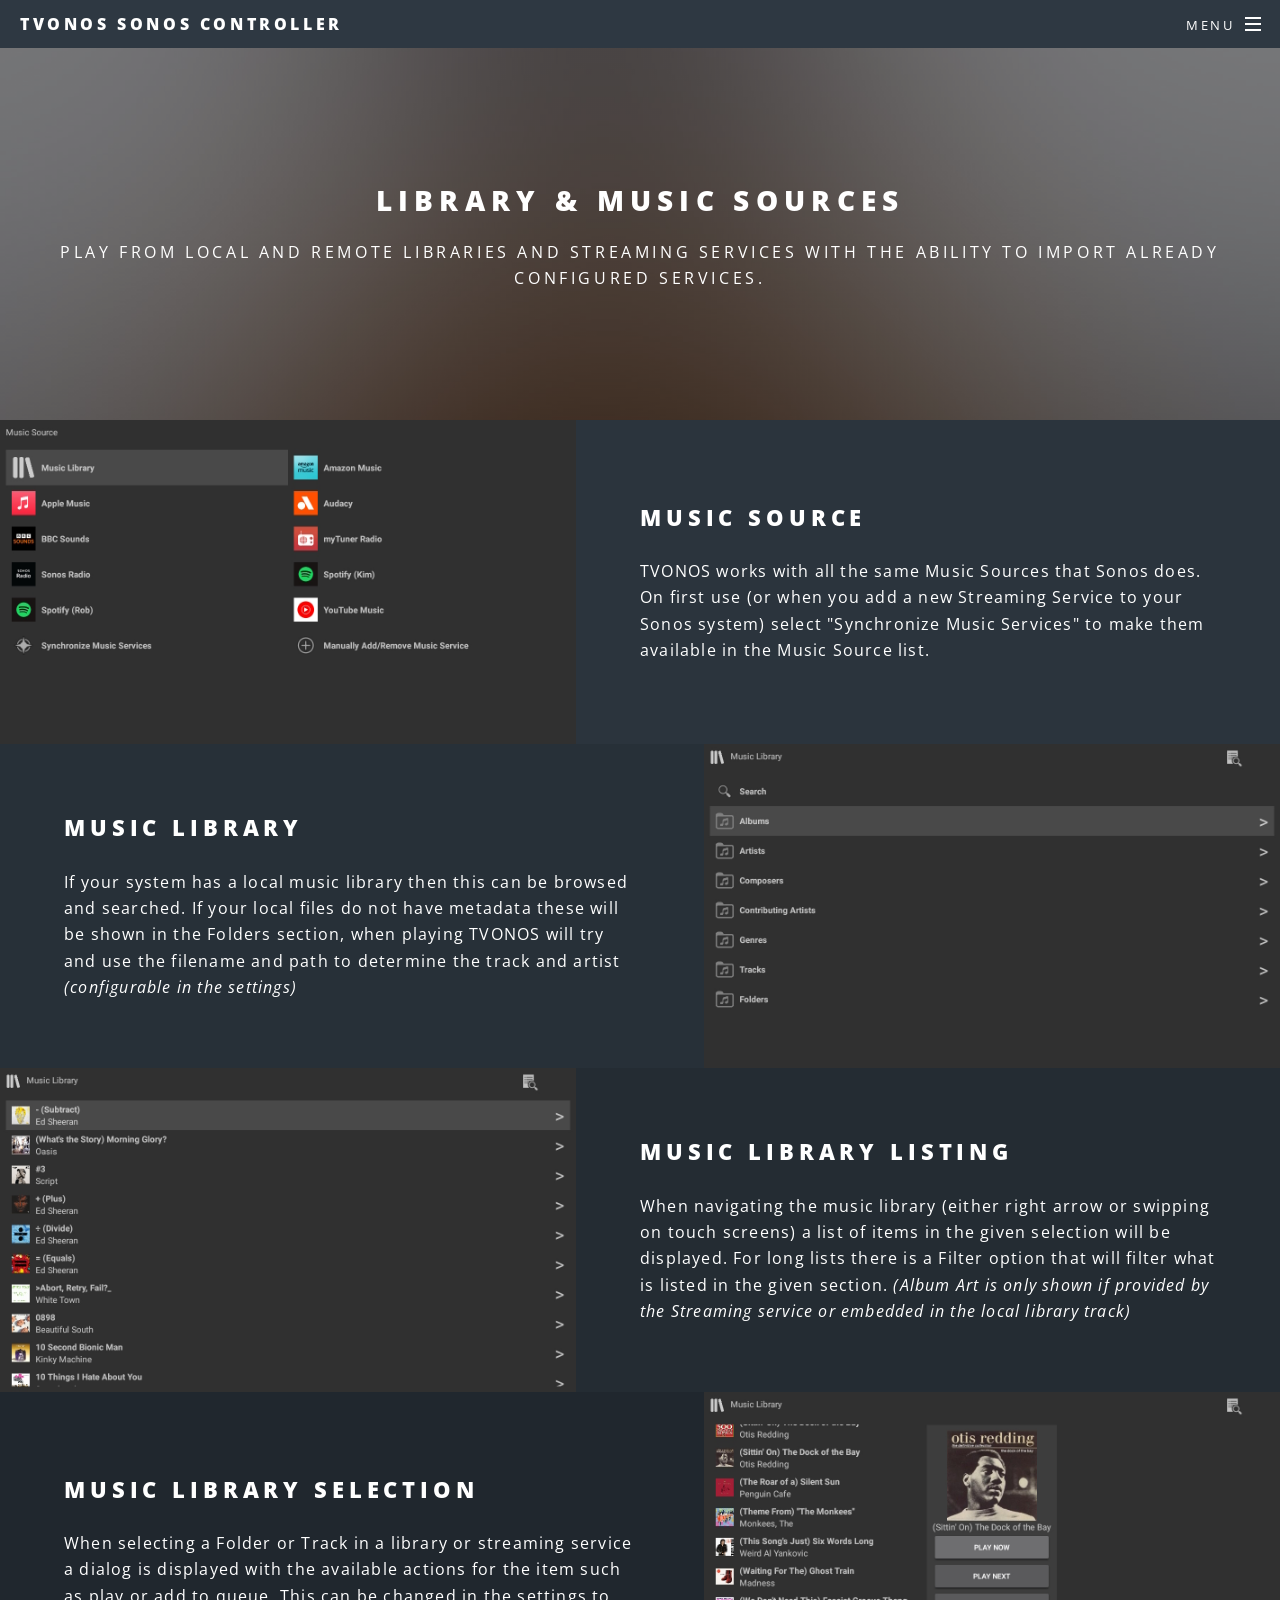
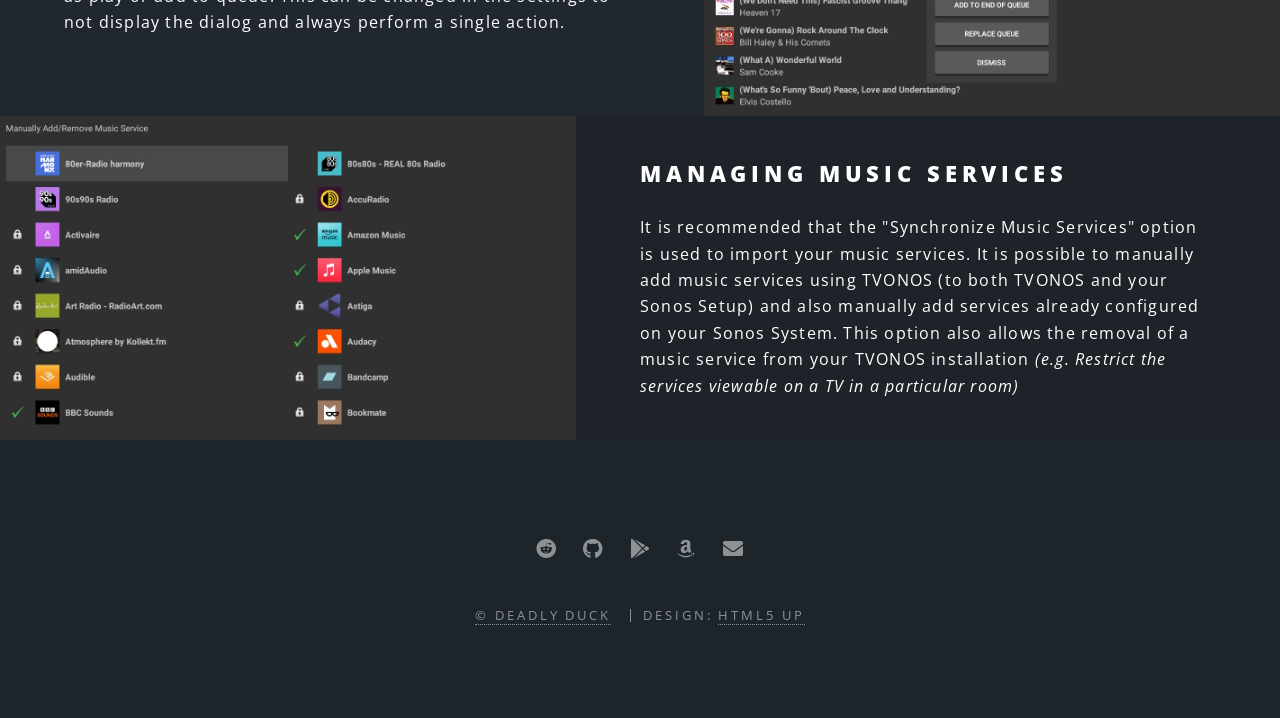
==== commit cb4d9077: "Sonos" ====
--- a/library.html
+++ b/library.html
@@ -4,102 +4,144 @@
 	html5up.net | @ajlkn
 	Free for personal and commercial use under the CCA 3.0 license (html5up.net/license)
 -->
-<html>
-	<head>
-		<title>Library & Music Sources</title>
-		<meta charset="utf-8" />
-		<meta name="viewport" content="width=device-width, initial-scale=1, user-scalable=no" />
-		<link rel="stylesheet" href="assets/css/main.css" />
-		<noscript><link rel="stylesheet" href="assets/css/noscript.css" /></noscript>
-	</head>
-	<body class="is-preload">
+<html lang="en">
+<head>
+    <title>Library & Music Sources</title>
+    <meta charset="utf-8"/>
+    <meta name="viewport" content="width=device-width, initial-scale=1, user-scalable=no"/>
+    <link rel="stylesheet" href="assets/css/main.css"/>
+    <noscript>
+        <link rel="stylesheet" href="assets/css/noscript.css"/>
+    </noscript>
 
-		<!-- Page Wrapper -->
-			<div id="page-wrapper">
+    <meta name="description"
+          content="TVONOS Sonos controller for Android and Amazon devices provides Library and Music Source display and control">
+</head>
+<body class="is-preload">
 
-				<!-- Header -->
-					<header id="header">
-						<h1><a href="index.html">TVONOS Sonos Controller</a></h1>
-						<nav id="nav">
-							<ul>
-								<li class="special">
-									<a href="#menu" class="menuToggle"><span>Menu</span></a>
-									<div id="menu" style="background-color:#2e3842">
-										<ul>
-											<li><a href="index.html">Home</a></li>
-											<li><a href="index.html#players">Players</a></li>
-											<li><a href="index.html#features">Features</a></li>
-											<li><a href="index.html#support">Support</a></li>
-										</ul>
-									</div>
-								</li>
-							</ul>
-						</nav>
-					</header>
+<!-- Page Wrapper -->
+<div id="page-wrapper">
 
-				<!-- Main -->
-					<article id="main">
-						<header>
-							<h2>Library & Music Sources</h2>
-							<p>Play from local and remote libraries and streaming services with the ability to import already configured services.</p>
-						</header>
-						
-						<section id="screens" class="wrapper alt style2">
-							<section class="spotlight">
-								<div class="image"><img src="images/music_source.jpg" alt="Music Source" /></div><div class="content">
-									<h2>Music Source</h2>
-									<p>TVONOS works with all the same Music Sources that Sonos does. On first use (or when you add a new Streaming Service to your Sonos system) select "Synchronize Music Services" to make them available in the Music Source list.</i></p>
-								</div>
-							</section>
-							<section class="spotlight">
-								<div class="image"><img src="images/music_library.jpg" alt="Music Library" /></div><div class="content">
-									<h2>Music Library</h2>
-									<p>If your system has a local music library then this can be browsed and searched. If your local files do not have metadata these will be shown in the Folders section, when playing TVONOS will try and use the filename and path to determine the track and artist <i>(configurable in the settings)</i></p>
-								</div>
-							</section>
-							<section class="spotlight">
-								<div class="image"><img src="images/music_library_albums.jpg" alt="Music Library Albums" /></div><div class="content">
-									<h2>Music Library Listing</h3>
-									<p>When navigating the music library (either right arrow or swipping on touch screens) a list of items in the given selection will be displayed. For long lists there is a Filter option that will filter what is listed in the given section. <i>(Album Art is only shown if provided by the Streaming service or embedded in the local library track)</i></p>
-								</div>
-							</section>
-							<section class="spotlight">
-								<div class="image"><img src="images/music_library_selection.jpg" alt="Music Library Selection" /></div><div class="content">
-									<h2>Music Library Selection</h3>
-									<p>When selecting a Folder or Track in a library or streaming service a dialog is displayed with the available actions for the item such as play or add to queue. This can be changed in the settings to not display the dialog and always perform a single action.</p>
-								</div>
-							</section>
-							<section class="spotlight">
-								<div class="image"><img src="images/music_service_manual.jpg" alt="Music Services" /></div><div class="content">
-									<h2>Managing Music Services</h2>
-									<p>It is recommended that the "Synchronize Music Services" option is used to import your music services. It is possible to manually add music services that are already configured on your Sonos System. This option also allows the removal of a music service from your TVONOS installation <i>(e.g. Restrict the services viewable on a TV in a particular room)</i></p>
-								</div>
-							</section>
-						</section>
+    <!-- Header -->
+    <header id="header">
+        <h1><a href="index.html">TVONOS Sonos Controller</a></h1>
+        <nav id="nav">
+            <ul>
+                <li class="special">
+                    <a href="#menu" class="menuToggle"><span>Menu</span></a>
+                    <div id="menu" style="background-color:#2e3842">
+                        <ul>
+                            <li><a href="index.html">Home</a></li>
+                            <li><a href="index.html#players">Players</a></li>
+                            <li><a href="index.html#features">Features</a></li>
+                            <li><a href="index.html#support">Support</a></li>
+                        </ul>
+                    </div>
+                </li>
+            </ul>
+        </nav>
+    </header>
 
-				<!-- Footer -->
-					<footer id="footer">
-						<ul class="icons">
-							<li><a href="https://www.reddit.com/r/TVONOS/" class="icon brands fa-reddit"><span class="label">Reddit</span></a></li>
-							<li><a href="https://github.com/robwebset/TVONOS-Public/issues" class="icon brands fa-github"><span class="label">GitHub</span></a></li>
-							<li><a href="https://play.google.com/store/apps/details?id=com.deadlyduck.tvonos" class="icon brands fa-google-play"><span class="label">Google Play</span></a></li>
-							<li><a href="https://www.amazon.com/gp/mas/dl/android?p=com.deadlyduck.tvonos" class="icon brands fa-amazon"><span class="label">Amazon App Store</span></a></li>
-							<li><a href="mailto:tvonos@deadlyduck.com" class="icon solid fa-envelope"><span class="label">Email</span></a></li>
-						</ul>
-						<ul class="copyright">
-							<li><a href="https://www.deadlyduck.com">&copy; Deadly Duck</a></li><li>Design: <a href="http://html5up.net">HTML5 UP</a></li>
-						</ul>
-					</footer>
-			</div>
+    <!-- Main -->
+    <article id="main">
+        <header>
+            <h2>Library & Music Sources</h2>
+            <p>Play from local and remote libraries and streaming services with the ability to
+                import already configured services.</p>
+        </header>
 
-		<!-- Scripts -->
-			<script src="assets/js/jquery.min.js"></script>
-			<script src="assets/js/jquery.scrollex.min.js"></script>
-			<script src="assets/js/jquery.scrolly.min.js"></script>
-			<script src="assets/js/browser.min.js"></script>
-			<script src="assets/js/breakpoints.min.js"></script>
-			<script src="assets/js/util.js"></script>
-			<script src="assets/js/main.js"></script>
+        <section id="screens" class="wrapper alt style2">
+            <section class="spotlight">
+                <div class="image"><img src="images/music_source.jpg" alt="Music Source"/></div>
+                <div class="content">
+                    <h2>Music Source</h2>
+                    <p>TVONOS works with all the same Music Sources that Sonos does. On first use
+                        (or when you add a new Streaming Service to your Sonos system) select
+                        "Synchronize Music Services" to make them available in the Music Source
+                        list.</i></p>
+                </div>
+            </section>
+            <section class="spotlight">
+                <div class="image"><img src="images/music_library.jpg" alt="Music Library"/></div>
+                <div class="content">
+                    <h2>Music Library</h2>
+                    <p>If your system has a local music library then this can be browsed and
+                        searched. If your local files do not have metadata these will be shown in
+                        the Folders section, when playing TVONOS will try and use the filename and
+                        path to determine the track and artist <i>(configurable in the settings)</i>
+                    </p>
+                </div>
+            </section>
+            <section class="spotlight">
+                <div class="image"><img src="images/music_library_albums.jpg"
+                                        alt="Music Library Albums"/></div>
+                <div class="content">
+                    <h2>Music Library Listing</h2>
+                    <p>When navigating the music library (either right arrow or swipping on touch
+                        screens) a list of items in the given selection will be displayed. For long
+                        lists there is a Filter option that will filter what is listed in the given
+                        section. <i>(Album Art is only shown if provided by the Streaming service or
+                            embedded in the local library track)</i></p>
+                </div>
+            </section>
+            <section class="spotlight">
+                <div class="image"><img src="images/music_library_selection.jpg"
+                                        alt="Music Library Selection"/></div>
+                <div class="content">
+                    <h2>Music Library Selection</h2>
+                    <p>When selecting a Folder or Track in a library or streaming service a dialog
+                        is displayed with the available actions for the item such as play or add to
+                        queue. This can be changed in the settings to not display the dialog and
+                        always perform a single action.</p>
+                </div>
+            </section>
+            <section class="spotlight">
+                <div class="image"><img src="images/music_service_manual.jpg" alt="Music Services"/>
+                </div>
+                <div class="content">
+                    <h2>Managing Music Services</h2>
+                    <p>It is recommended that the "Synchronize Music Services" option is used to
+                        import your music services. It is possible to manually add music services
+                        using TVONOS (to both TVONOS and your Sonos Setup) and also manually add
+                        services already configured on your Sonos System. This option also allows
+                        the removal of a music service from your TVONOS installation <i>(e.g.
+                            Restrict the services viewable on a TV in a particular room)</i></p>
+                </div>
+            </section>
+        </section>
+    </article>
 
-	</body>
+    <!-- Footer -->
+    <footer id="footer">
+        <ul class="icons">
+            <li><a href="https://www.reddit.com/r/TVONOS/" class="icon brands fa-reddit"><span
+                    class="label">Reddit</span></a></li>
+            <li><a href="https://github.com/robwebset/TVONOS-Public/issues"
+                   class="icon brands fa-github"><span class="label">GitHub</span></a></li>
+            <li><a href="https://play.google.com/store/apps/details?id=com.deadlyduck.tvonos"
+                   class="icon brands fa-google-play"><span class="label">Google Play</span></a>
+            </li>
+            <li><a href="https://www.amazon.com/gp/mas/dl/android?p=com.deadlyduck.tvonos"
+                   class="icon brands fa-amazon"><span class="label">Amazon App Store</span></a>
+            </li>
+            <li><a href="mailto:tvonos@deadlyduck.com" class="icon solid fa-envelope"><span
+                    class="label">Email</span></a></li>
+        </ul>
+        <ul class="copyright">
+            <li><a href="https://www.deadlyduck.com">&copy; Deadly Duck</a></li>
+            <li>Design: <a href="http://html5up.net">HTML5 UP</a></li>
+        </ul>
+    </footer>
+</div>
+
+<!-- Scripts -->
+<script src="assets/js/jquery.min.js"></script>
+<script src="assets/js/jquery.scrollex.min.js"></script>
+<script src="assets/js/jquery.scrolly.min.js"></script>
+<script src="assets/js/browser.min.js"></script>
+<script src="assets/js/breakpoints.min.js"></script>
+<script src="assets/js/util.js"></script>
+<script src="assets/js/main.js"></script>
+
+</body>
 </html>
